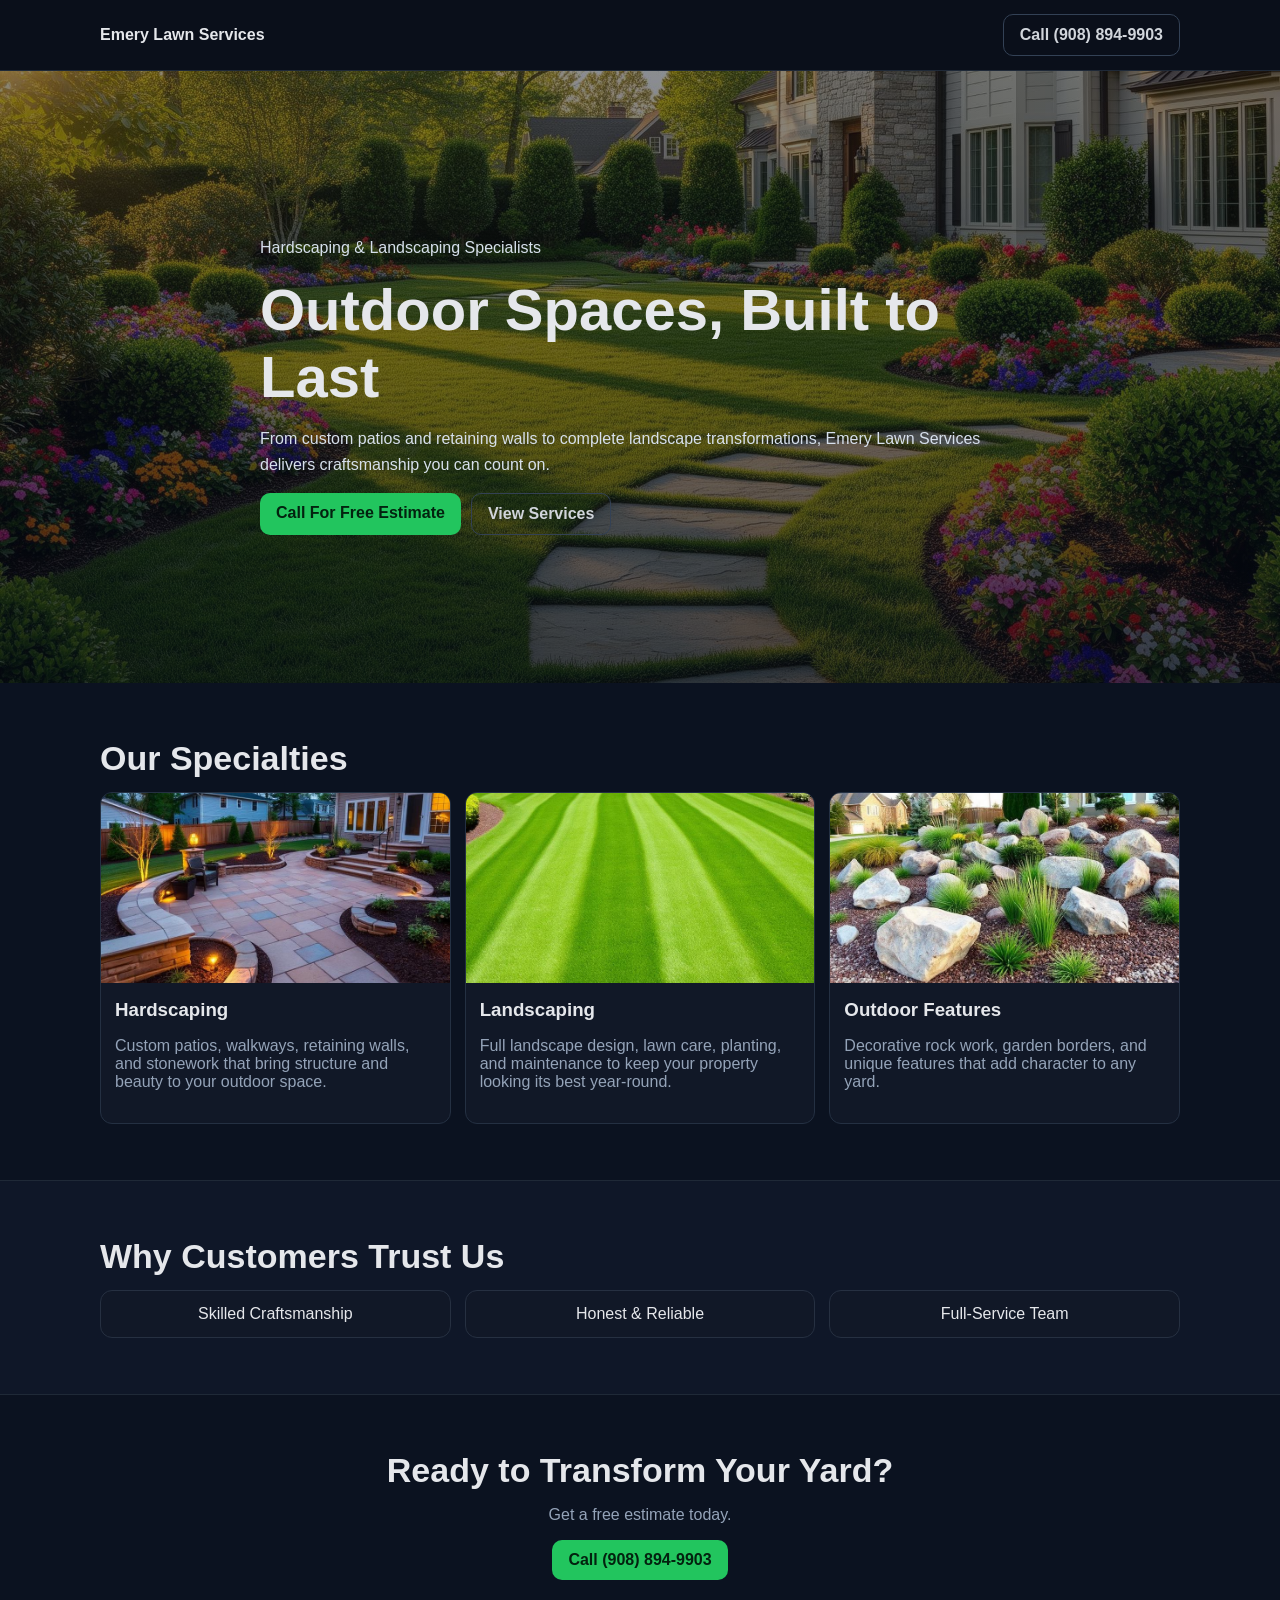
==== index.html @ 25185498 "Convert to static GitHub Pages site for Emery" ====
﻿<!doctype html>
<html lang="en">
<head>
  <meta charset="UTF-8" />
  <meta name="viewport" content="width=device-width, initial-scale=1" />
  <title>Emery Lawn Services</title>
  <meta name="description" content="Hardscaping and landscaping specialists serving New Jersey." />
  <link rel="stylesheet" href="./emery.css" />
</head>
<body>
  <header class="topbar">
    <div class="container row">
      <div class="logo">Emery Lawn Services</div>
      <a class="btn ghost" href="tel:9088949903">Call (908) 894-9903</a>
    </div>
  </header>

  <section class="hero">
    <img class="hero-bg" src="./assets/hero-landscaping-CQI2bd4Q.jpg" alt="Landscaping project" />
    <div class="overlay"></div>
    <div class="container hero-content">
      <p class="eyebrow">Hardscaping & Landscaping Specialists</p>
      <h1>Outdoor Spaces, Built to Last</h1>
      <p>From custom patios and retaining walls to complete landscape transformations, Emery Lawn Services delivers craftsmanship you can count on.</p>
      <div class="cta-row">
        <a class="btn" href="tel:9088949903">Call For Free Estimate</a>
        <a class="btn ghost" href="#services">View Services</a>
      </div>
    </div>
  </section>

  <section id="services" class="section">
    <div class="container">
      <h2>Our Specialties</h2>
      <div class="grid3">
        <article class="card">
          <img src="./assets/project-stone-CLmqYdzS.jpg" alt="Hardscaping" />
          <h3>Hardscaping</h3>
          <p>Custom patios, walkways, retaining walls, and stonework that bring structure and beauty to your outdoor space.</p>
        </article>
        <article class="card">
          <img src="./assets/project-lawn-B2X5x5i_.jpg" alt="Landscaping" />
          <h3>Landscaping</h3>
          <p>Full landscape design, lawn care, planting, and maintenance to keep your property looking its best year-round.</p>
        </article>
        <article class="card">
          <img src="./assets/project-rock-CG2MmcNn.jpg" alt="Outdoor features" />
          <h3>Outdoor Features</h3>
          <p>Decorative rock work, garden borders, and unique features that add character to any yard.</p>
        </article>
      </div>
    </div>
  </section>

  <section class="section alt">
    <div class="container">
      <h2>Why Customers Trust Us</h2>
      <div class="grid3 simple">
        <div class="chip">Skilled Craftsmanship</div>
        <div class="chip">Honest & Reliable</div>
        <div class="chip">Full-Service Team</div>
      </div>
    </div>
  </section>

  <section class="section cta">
    <div class="container">
      <h2>Ready to Transform Your Yard?</h2>
      <p>Get a free estimate today.</p>
      <a class="btn" href="tel:9088949903">Call (908) 894-9903</a>
    </div>
  </section>
</body>
</html>
---- emery.css ----
﻿:root{--bg:#0b1220;--panel:#111827;--text:#e5e7eb;--muted:#94a3b8;--brand:#22c55e}
*{box-sizing:border-box}body{margin:0;font-family:Inter,Segoe UI,Arial,sans-serif;background:var(--bg);color:var(--text)}
.container{width:min(1080px,92%);margin:0 auto}.row{display:flex;justify-content:space-between;align-items:center}
.topbar{padding:14px 0;border-bottom:1px solid #1f2937;background:#0a0f1a;position:sticky;top:0;z-index:10}.logo{font-weight:700}
.btn{display:inline-block;padding:11px 16px;border-radius:10px;background:var(--brand);color:#03220f;text-decoration:none;font-weight:700}
.btn.ghost{background:transparent;color:#d1d5db;border:1px solid #334155}
.hero{position:relative;min-height:68vh;display:flex;align-items:center;overflow:hidden}.hero-bg{position:absolute;inset:0;width:100%;height:100%;object-fit:cover}.overlay{position:absolute;inset:0;background:linear-gradient(180deg,rgba(5,10,20,.45),rgba(5,10,20,.7))}
.hero-content{position:relative;z-index:1;max-width:760px;padding:70px 0}.eyebrow{color:#bbf7d0}.hero h1{font-size:clamp(36px,5vw,58px);margin:8px 0 10px}.hero p{color:#d7e0ec;line-height:1.6}.cta-row{display:flex;gap:10px;flex-wrap:wrap;margin-top:14px}
.section{padding:56px 0}.section h2{margin:0 0 14px;font-size:34px}.grid3{display:grid;grid-template-columns:repeat(3,1fr);gap:14px}
.card{background:var(--panel);border:1px solid #243042;border-radius:12px;overflow:hidden}.card img{width:100%;height:190px;object-fit:cover}.card h3,.card p{padding:0 14px}.card h3{margin:12px 0 8px}.card p{color:var(--muted);padding-bottom:16px}
.alt{background:#0f1728;border-top:1px solid #1f2937;border-bottom:1px solid #1f2937}.simple .chip{background:#111827;border:1px solid #263041;border-radius:12px;padding:14px;text-align:center}
.cta{text-align:center}.cta p{color:var(--muted)}
@media(max-width:900px){.grid3{grid-template-columns:1fr}.hero{min-height:56vh}}
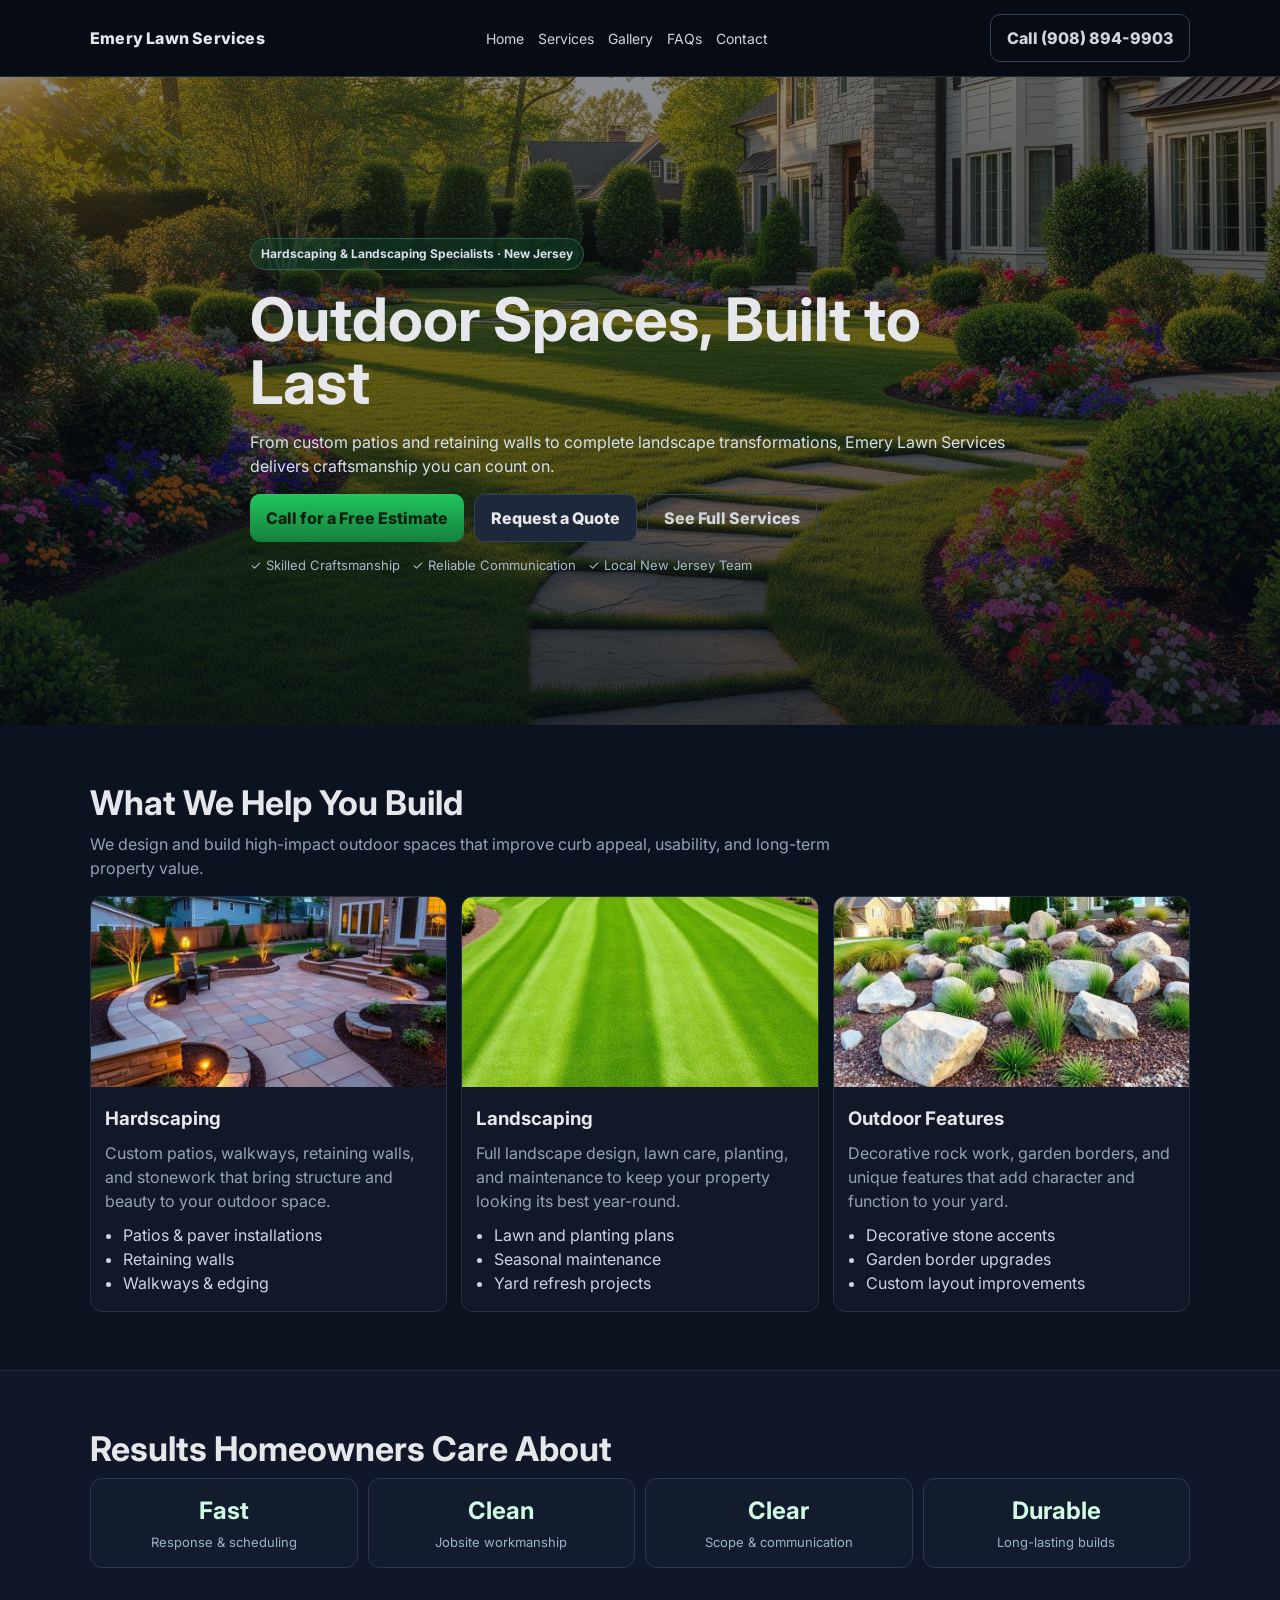
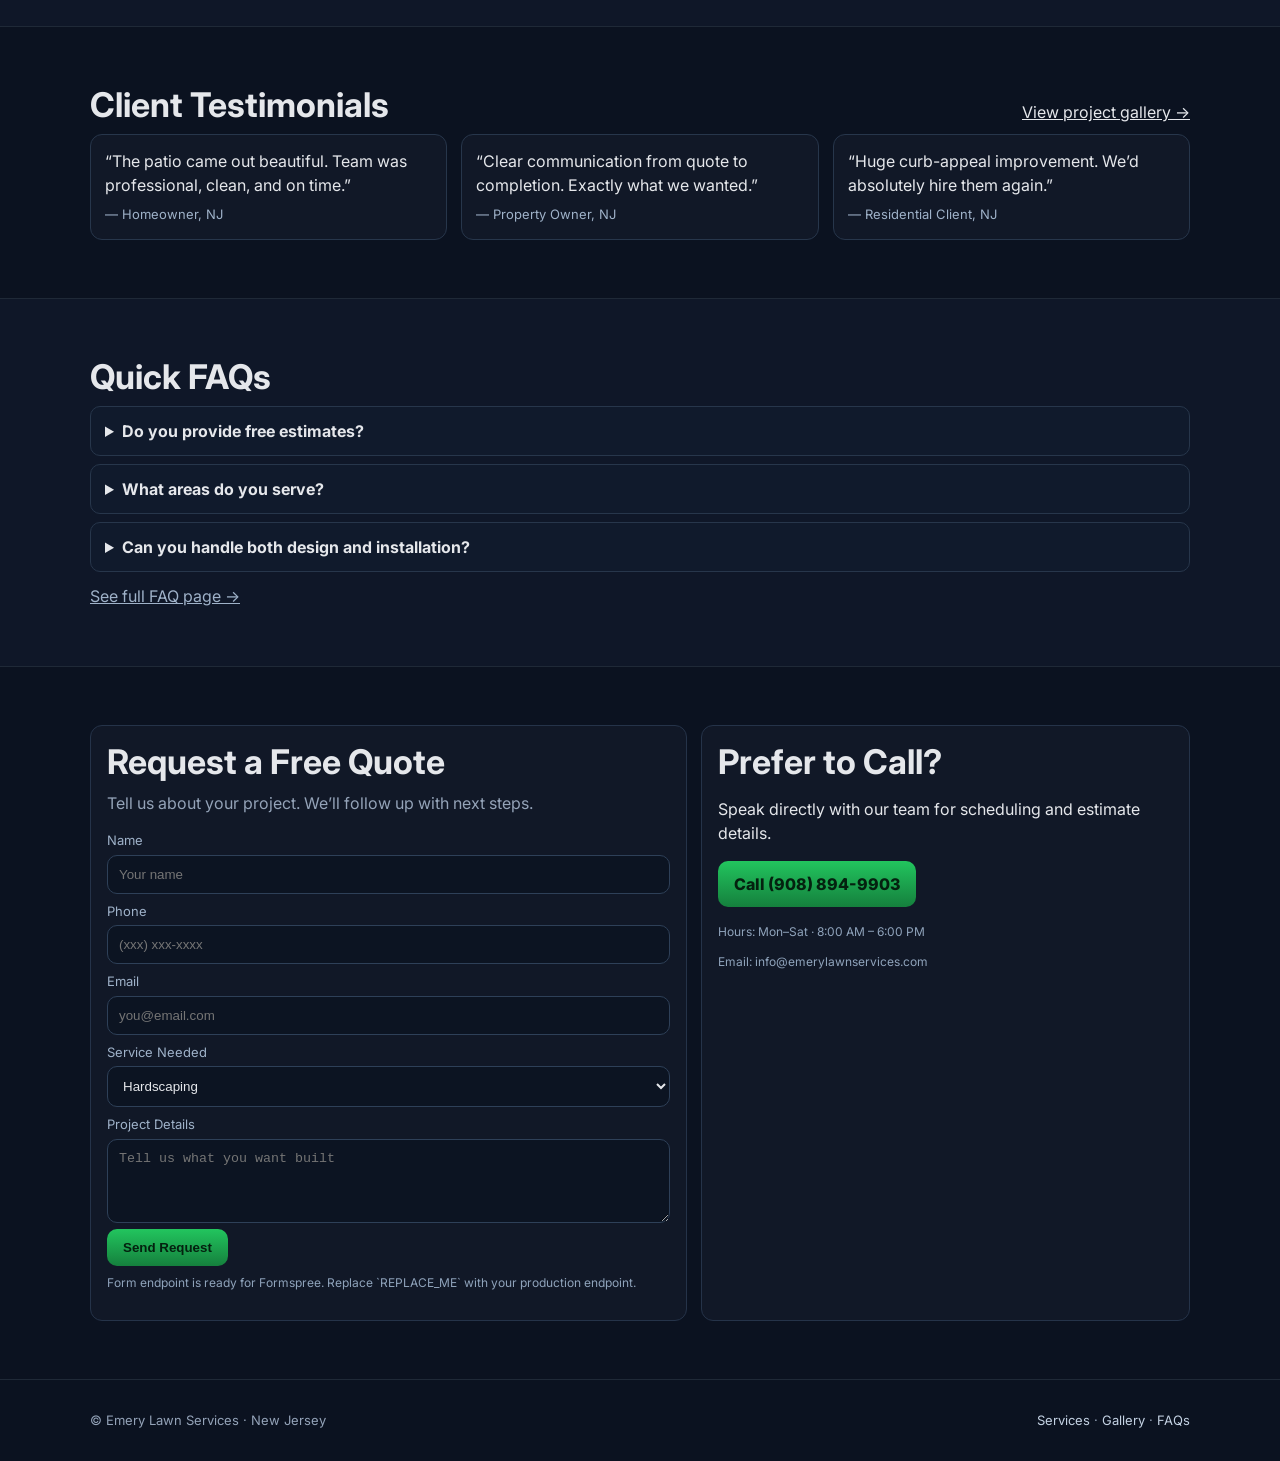
==== commit 4242bd09: "Expand Emery site: new pages, stronger CTAs, form capture, SEO/schema, branding polish" ====
--- a/index.html
+++ b/index.html
@@ -1,52 +1,123 @@
-﻿<!doctype html>
+<!doctype html>
 <html lang="en">
 <head>
   <meta charset="UTF-8" />
   <meta name="viewport" content="width=device-width, initial-scale=1" />
-  <title>Emery Lawn Services</title>
-  <meta name="description" content="Hardscaping and landscaping specialists serving New Jersey." />
+  <title>Emery Lawn Services | Landscaping & Hardscaping in New Jersey</title>
+  <meta name="description" content="Emery Lawn Services delivers landscaping, hardscaping, and outdoor feature builds in New Jersey. Request a free estimate today." />
+  <meta property="og:title" content="Emery Lawn Services" />
+  <meta property="og:description" content="Landscaping, hardscaping, and outdoor transformations in New Jersey." />
+  <meta property="og:type" content="website" />
+  <meta property="og:image" content="./assets/hero-landscaping-CQI2bd4Q.jpg" />
+  <meta name="twitter:card" content="summary_large_image" />
+  <link rel="preconnect" href="https://fonts.googleapis.com">
+  <link rel="preconnect" href="https://fonts.gstatic.com" crossorigin>
+  <link href="https://fonts.googleapis.com/css2?family=Inter:wght@400;600;700;800&display=swap" rel="stylesheet">
   <link rel="stylesheet" href="./emery.css" />
+
+  <!-- Replace with your real IDs -->
+  <script>
+    window.GA_MEASUREMENT_ID = "G-REPLACE_ME";
+    window.META_PIXEL_ID = "REPLACE_ME";
+  </script>
+  <script async src="https://www.googletagmanager.com/gtag/js?id=G-REPLACE_ME"></script>
+  <script>
+    window.dataLayer = window.dataLayer || [];
+    function gtag(){dataLayer.push(arguments);}
+    gtag('js', new Date());
+    gtag('config', window.GA_MEASUREMENT_ID);
+  </script>
+  <script>
+    !function(f,b,e,v,n,t,s){if(f.fbq)return;n=f.fbq=function(){n.callMethod?
+    n.callMethod.apply(n,arguments):n.queue.push(arguments)};if(!f._fbq)f._fbq=n;
+    n.push=n;n.loaded=!0;n.version='2.0';n.queue=[];t=b.createElement(e);t.async=!0;
+    t.src=v;s=b.getElementsByTagName(e)[0];s.parentNode.insertBefore(t,s)}(window, document,'script','https://connect.facebook.net/en_US/fbevents.js');
+    fbq('init', window.META_PIXEL_ID);
+    fbq('track', 'PageView');
+  </script>
+
+  <script type="application/ld+json">
+  {
+    "@context":"https://schema.org",
+    "@type":"LocalBusiness",
+    "name":"Emery Lawn Services",
+    "description":"Landscaping and hardscaping specialists serving New Jersey.",
+    "telephone":"+1-908-894-9903",
+    "areaServed":"New Jersey",
+    "serviceType":["Landscaping","Hardscaping","Outdoor Features"],
+    "url":"https://hookpilothq.github.io/Emery-Lawn-Services/"
+  }
+  </script>
 </head>
 <body>
   <header class="topbar">
-    <div class="container row">
+    <div class="container row topbar-inner">
       <div class="logo">Emery Lawn Services</div>
+      <nav class="nav" aria-label="Main navigation">
+        <a href="./index.html">Home</a>
+        <a href="./services.html">Services</a>
+        <a href="./gallery.html">Gallery</a>
+        <a href="./faq.html">FAQs</a>
+        <a href="#contact">Contact</a>
+      </nav>
       <a class="btn ghost" href="tel:9088949903">Call (908) 894-9903</a>
     </div>
   </header>
 
   <section class="hero">
-    <img class="hero-bg" src="./assets/hero-landscaping-CQI2bd4Q.jpg" alt="Landscaping project" />
+    <img class="hero-bg" src="./assets/hero-landscaping-CQI2bd4Q.jpg" alt="Emery Lawn Services landscaping project" loading="eager" />
     <div class="overlay"></div>
     <div class="container hero-content">
-      <p class="eyebrow">Hardscaping & Landscaping Specialists</p>
+      <p class="eyebrow">Hardscaping & Landscaping Specialists · New Jersey</p>
       <h1>Outdoor Spaces, Built to Last</h1>
       <p>From custom patios and retaining walls to complete landscape transformations, Emery Lawn Services delivers craftsmanship you can count on.</p>
       <div class="cta-row">
-        <a class="btn" href="tel:9088949903">Call For Free Estimate</a>
-        <a class="btn ghost" href="#services">View Services</a>
-      </div>
-    </div>
-  </section>
-
-  <section id="services" class="section">
-    <div class="container">
-      <h2>Our Specialties</h2>
+        <a class="btn" href="tel:9088949903">Call for a Free Estimate</a>
+        <a class="btn alt" href="#contact">Request a Quote</a>
+        <a class="btn ghost" href="./services.html">See Full Services</a>
+      </div>
+      <div class="trust">
+        <span>✓ Skilled Craftsmanship</span>
+        <span>✓ Reliable Communication</span>
+        <span>✓ Local New Jersey Team</span>
+      </div>
+    </div>
+  </section>
+
+  <section class="section">
+    <div class="container">
+      <h2>What We Help You Build</h2>
+      <p class="subhead">We design and build high-impact outdoor spaces that improve curb appeal, usability, and long-term property value.</p>
       <div class="grid3">
         <article class="card">
-          <img src="./assets/project-stone-CLmqYdzS.jpg" alt="Hardscaping" />
+          <img src="./assets/project-stone-CLmqYdzS.jpg" alt="Custom patio and hardscape" loading="lazy" />
           <h3>Hardscaping</h3>
           <p>Custom patios, walkways, retaining walls, and stonework that bring structure and beauty to your outdoor space.</p>
+          <ul>
+            <li>Patios & paver installations</li>
+            <li>Retaining walls</li>
+            <li>Walkways & edging</li>
+          </ul>
         </article>
         <article class="card">
-          <img src="./assets/project-lawn-B2X5x5i_.jpg" alt="Landscaping" />
+          <img src="./assets/project-lawn-B2X5x5i_.jpg" alt="Landscaping maintenance project" loading="lazy" />
           <h3>Landscaping</h3>
           <p>Full landscape design, lawn care, planting, and maintenance to keep your property looking its best year-round.</p>
+          <ul>
+            <li>Lawn and planting plans</li>
+            <li>Seasonal maintenance</li>
+            <li>Yard refresh projects</li>
+          </ul>
         </article>
         <article class="card">
-          <img src="./assets/project-rock-CG2MmcNn.jpg" alt="Outdoor features" />
+          <img src="./assets/project-rock-CG2MmcNn.jpg" alt="Decorative outdoor feature" loading="lazy" />
           <h3>Outdoor Features</h3>
-          <p>Decorative rock work, garden borders, and unique features that add character to any yard.</p>
+          <p>Decorative rock work, garden borders, and unique features that add character and function to your yard.</p>
+          <ul>
+            <li>Decorative stone accents</li>
+            <li>Garden border upgrades</li>
+            <li>Custom layout improvements</li>
+          </ul>
         </article>
       </div>
     </div>
@@ -54,21 +125,107 @@
 
   <section class="section alt">
     <div class="container">
-      <h2>Why Customers Trust Us</h2>
-      <div class="grid3 simple">
-        <div class="chip">Skilled Craftsmanship</div>
-        <div class="chip">Honest & Reliable</div>
-        <div class="chip">Full-Service Team</div>
-      </div>
-    </div>
-  </section>
-
-  <section class="section cta">
-    <div class="container">
-      <h2>Ready to Transform Your Yard?</h2>
-      <p>Get a free estimate today.</p>
-      <a class="btn" href="tel:9088949903">Call (908) 894-9903</a>
-    </div>
-  </section>
+      <h2>Results Homeowners Care About</h2>
+      <div class="kpis">
+        <div class="kpi"><strong>Fast</strong><span>Response & scheduling</span></div>
+        <div class="kpi"><strong>Clean</strong><span>Jobsite workmanship</span></div>
+        <div class="kpi"><strong>Clear</strong><span>Scope & communication</span></div>
+        <div class="kpi"><strong>Durable</strong><span>Long-lasting builds</span></div>
+      </div>
+    </div>
+  </section>
+
+  <section class="section">
+    <div class="container">
+      <div class="row" style="margin-bottom:10px;align-items:flex-end">
+        <h2 style="margin:0">Client Testimonials</h2>
+        <a href="./gallery.html">View project gallery →</a>
+      </div>
+      <div class="grid3">
+        <article class="testimonial">
+          <p>“The patio came out beautiful. Team was professional, clean, and on time.”</p>
+          <div class="who">— Homeowner, NJ</div>
+        </article>
+        <article class="testimonial">
+          <p>“Clear communication from quote to completion. Exactly what we wanted.”</p>
+          <div class="who">— Property Owner, NJ</div>
+        </article>
+        <article class="testimonial">
+          <p>“Huge curb-appeal improvement. We’d absolutely hire them again.”</p>
+          <div class="who">— Residential Client, NJ</div>
+        </article>
+      </div>
+    </div>
+  </section>
+
+  <section class="section alt faq">
+    <div class="container">
+      <h2>Quick FAQs</h2>
+      <details>
+        <summary>Do you provide free estimates?</summary>
+        <p>Yes — we offer free estimates and clear scope recommendations before work begins.</p>
+      </details>
+      <details>
+        <summary>What areas do you serve?</summary>
+        <p>We serve homeowners and local properties across New Jersey.</p>
+      </details>
+      <details>
+        <summary>Can you handle both design and installation?</summary>
+        <p>Yes — we can support concept planning and full installation depending on your project goals.</p>
+      </details>
+      <p style="margin-top:12px"><a href="./faq.html">See full FAQ page →</a></p>
+    </div>
+  </section>
+
+  <section id="contact" class="section">
+    <div class="container contact-wrap">
+      <div class="form">
+        <h2>Request a Free Quote</h2>
+        <p class="subhead">Tell us about your project. We’ll follow up with next steps.</p>
+        <form action="https://formspree.io/f/REPLACE_ME" method="POST">
+          <label for="name">Name</label>
+          <input id="name" name="name" required placeholder="Your name" />
+
+          <label for="phone">Phone</label>
+          <input id="phone" name="phone" required placeholder="(xxx) xxx-xxxx" />
+
+          <label for="email">Email</label>
+          <input id="email" type="email" name="email" required placeholder="you@email.com" />
+
+          <label for="service">Service Needed</label>
+          <select id="service" name="service">
+            <option>Hardscaping</option>
+            <option>Landscaping</option>
+            <option>Outdoor Features</option>
+            <option>General Estimate</option>
+          </select>
+
+          <label for="details">Project Details</label>
+          <textarea id="details" name="details" rows="4" placeholder="Tell us what you want built"></textarea>
+
+          <button class="btn" type="submit">Send Request</button>
+          <p class="helper">Form endpoint is ready for Formspree. Replace `REPLACE_ME` with your production endpoint.</p>
+        </form>
+      </div>
+      <div class="form">
+        <h2>Prefer to Call?</h2>
+        <p>Speak directly with our team for scheduling and estimate details.</p>
+        <p><a class="btn" href="tel:9088949903">Call (908) 894-9903</a></p>
+        <p class="helper">Hours: Mon–Sat · 8:00 AM – 6:00 PM</p>
+        <p class="helper">Email: info@emerylawnservices.com</p>
+      </div>
+    </div>
+  </section>
+
+  <footer class="footer">
+    <div class="container row">
+      <p>© Emery Lawn Services · New Jersey</p>
+      <p>
+        <a href="./services.html">Services</a> ·
+        <a href="./gallery.html">Gallery</a> ·
+        <a href="./faq.html">FAQs</a>
+      </p>
+    </div>
+  </footer>
 </body>
 </html>
--- a/emery.css
+++ b/emery.css
@@ -1,13 +1,85 @@
-﻿:root{--bg:#0b1220;--panel:#111827;--text:#e5e7eb;--muted:#94a3b8;--brand:#22c55e}
-*{box-sizing:border-box}body{margin:0;font-family:Inter,Segoe UI,Arial,sans-serif;background:var(--bg);color:var(--text)}
-.container{width:min(1080px,92%);margin:0 auto}.row{display:flex;justify-content:space-between;align-items:center}
-.topbar{padding:14px 0;border-bottom:1px solid #1f2937;background:#0a0f1a;position:sticky;top:0;z-index:10}.logo{font-weight:700}
-.btn{display:inline-block;padding:11px 16px;border-radius:10px;background:var(--brand);color:#03220f;text-decoration:none;font-weight:700}
+:root{
+  --bg:#0b1220;
+  --bg-2:#0f1728;
+  --panel:#111827;
+  --line:#263041;
+  --text:#e5e7eb;
+  --muted:#94a3b8;
+  --brand:#22c55e;
+  --brand-dark:#15803d;
+  --accent:#38bdf8;
+}
+*{box-sizing:border-box}
+html,body{margin:0;padding:0}
+body{font-family:Inter,Segoe UI,Arial,sans-serif;background:var(--bg);color:var(--text);line-height:1.5}
+a{color:inherit}
+.container{width:min(1100px,92%);margin:0 auto}
+.row{display:flex;justify-content:space-between;align-items:center;gap:12px}
+
+.topbar{position:sticky;top:0;z-index:30;background:rgba(8,12,20,.92);backdrop-filter:blur(8px);border-bottom:1px solid #1f2937}
+.topbar-inner{padding:14px 0}
+.logo{font-weight:800;letter-spacing:.2px}
+.nav{display:flex;gap:14px;align-items:center;flex-wrap:wrap}
+.nav a{text-decoration:none;color:#d1d5db;font-size:14px}
+.nav a:hover{color:#fff}
+
+.btn{display:inline-flex;align-items:center;justify-content:center;padding:11px 16px;border-radius:10px;background:linear-gradient(180deg,var(--brand),var(--brand-dark));color:#04210f;text-decoration:none;font-weight:800;border:0;cursor:pointer}
+.btn:hover{filter:brightness(1.05)}
 .btn.ghost{background:transparent;color:#d1d5db;border:1px solid #334155}
-.hero{position:relative;min-height:68vh;display:flex;align-items:center;overflow:hidden}.hero-bg{position:absolute;inset:0;width:100%;height:100%;object-fit:cover}.overlay{position:absolute;inset:0;background:linear-gradient(180deg,rgba(5,10,20,.45),rgba(5,10,20,.7))}
-.hero-content{position:relative;z-index:1;max-width:760px;padding:70px 0}.eyebrow{color:#bbf7d0}.hero h1{font-size:clamp(36px,5vw,58px);margin:8px 0 10px}.hero p{color:#d7e0ec;line-height:1.6}.cta-row{display:flex;gap:10px;flex-wrap:wrap;margin-top:14px}
-.section{padding:56px 0}.section h2{margin:0 0 14px;font-size:34px}.grid3{display:grid;grid-template-columns:repeat(3,1fr);gap:14px}
-.card{background:var(--panel);border:1px solid #243042;border-radius:12px;overflow:hidden}.card img{width:100%;height:190px;object-fit:cover}.card h3,.card p{padding:0 14px}.card h3{margin:12px 0 8px}.card p{color:var(--muted);padding-bottom:16px}
-.alt{background:#0f1728;border-top:1px solid #1f2937;border-bottom:1px solid #1f2937}.simple .chip{background:#111827;border:1px solid #263041;border-radius:12px;padding:14px;text-align:center}
-.cta{text-align:center}.cta p{color:var(--muted)}
-@media(max-width:900px){.grid3{grid-template-columns:1fr}.hero{min-height:56vh}}
+.btn.alt{background:#1d283a;color:#e5e7eb;border:1px solid #334155}
+
+.hero{position:relative;min-height:72vh;display:flex;align-items:center;overflow:hidden}
+.hero-bg{position:absolute;inset:0;width:100%;height:100%;object-fit:cover}
+.overlay{position:absolute;inset:0;background:linear-gradient(180deg,rgba(5,10,20,.45),rgba(5,10,20,.76))}
+.hero-content{position:relative;z-index:1;max-width:780px;padding:84px 0}
+.eyebrow{display:inline-block;color:#bbf7d0;background:rgba(16,72,46,.45);border:1px solid #2d5f46;padding:6px 10px;border-radius:999px;font-size:12px;font-weight:700;margin-bottom:10px}
+.hero h1{font-size:clamp(34px,6vw,60px);margin:8px 0 10px;line-height:1.05}
+.hero p{color:#d7e0ec;max-width:760px}
+.cta-row{display:flex;gap:10px;flex-wrap:wrap;margin-top:16px}
+.trust{display:flex;gap:12px;flex-wrap:wrap;margin-top:14px;color:#a8b8cc;font-size:13px}
+
+.section{padding:58px 0}
+.section h2{margin:0 0 10px;font-size:34px;line-height:1.15}
+.subhead{color:var(--muted);max-width:760px;margin:0 0 16px}
+
+.grid3{display:grid;grid-template-columns:repeat(3,1fr);gap:14px}
+.grid2{display:grid;grid-template-columns:repeat(2,1fr);gap:14px}
+.card{background:var(--panel);border:1px solid var(--line);border-radius:12px;overflow:hidden}
+.card img{width:100%;height:190px;object-fit:cover}
+.card h3,.card p,.card ul{padding:0 14px}
+.card h3{margin:12px 0 8px}
+.card p{color:var(--muted);margin:0 0 10px}
+.card ul{margin:0 0 16px 18px;color:#cad5e2}
+
+.alt{background:var(--bg-2);border-top:1px solid #1f2937;border-bottom:1px solid #1f2937}
+.simple .chip{background:#111827;border:1px solid #263041;border-radius:12px;padding:14px;text-align:center;font-weight:600}
+
+.kpis{display:grid;grid-template-columns:repeat(4,1fr);gap:10px}
+.kpi{background:#121c2d;border:1px solid #2a3950;border-radius:12px;padding:14px;text-align:center}
+.kpi strong{display:block;font-size:24px;color:#d1fae5}
+.kpi span{color:#9fb2c9;font-size:13px}
+
+.testimonial{background:#111827;border:1px solid #27364b;border-radius:12px;padding:14px}
+.testimonial p{margin:0 0 8px}
+.testimonial .who{color:#9fb2c9;font-size:13px}
+
+.faq details{background:#101a2c;border:1px solid #27364b;border-radius:10px;padding:12px 14px}
+.faq details+details{margin-top:8px}
+.faq summary{cursor:pointer;font-weight:700}
+.faq p{color:#9fb2c9;margin:10px 0 0}
+
+.contact-wrap{display:grid;grid-template-columns:1.1fr .9fr;gap:14px}
+.form{background:#111827;border:1px solid #253349;border-radius:12px;padding:16px}
+label{display:block;font-size:13px;color:#9fb2c9;margin:8px 0 4px}
+input,textarea,select{width:100%;background:#0c1422;color:#e5e7eb;border:1px solid #2e4058;border-radius:10px;padding:11px}
+.helper{font-size:12px;color:#8fa3bb;margin-top:8px}
+
+.footer{padding:18px 0;border-top:1px solid #1f2937;color:#94a3b8;font-size:13px}
+.footer a{text-decoration:none;color:#c4d2e3}
+
+@media(max-width:980px){
+  .grid3,.kpis,.grid2,.contact-wrap{grid-template-columns:1fr}
+  .hero{min-height:58vh}
+  .hero-content{padding:64px 0}
+  .nav{display:none}
+}
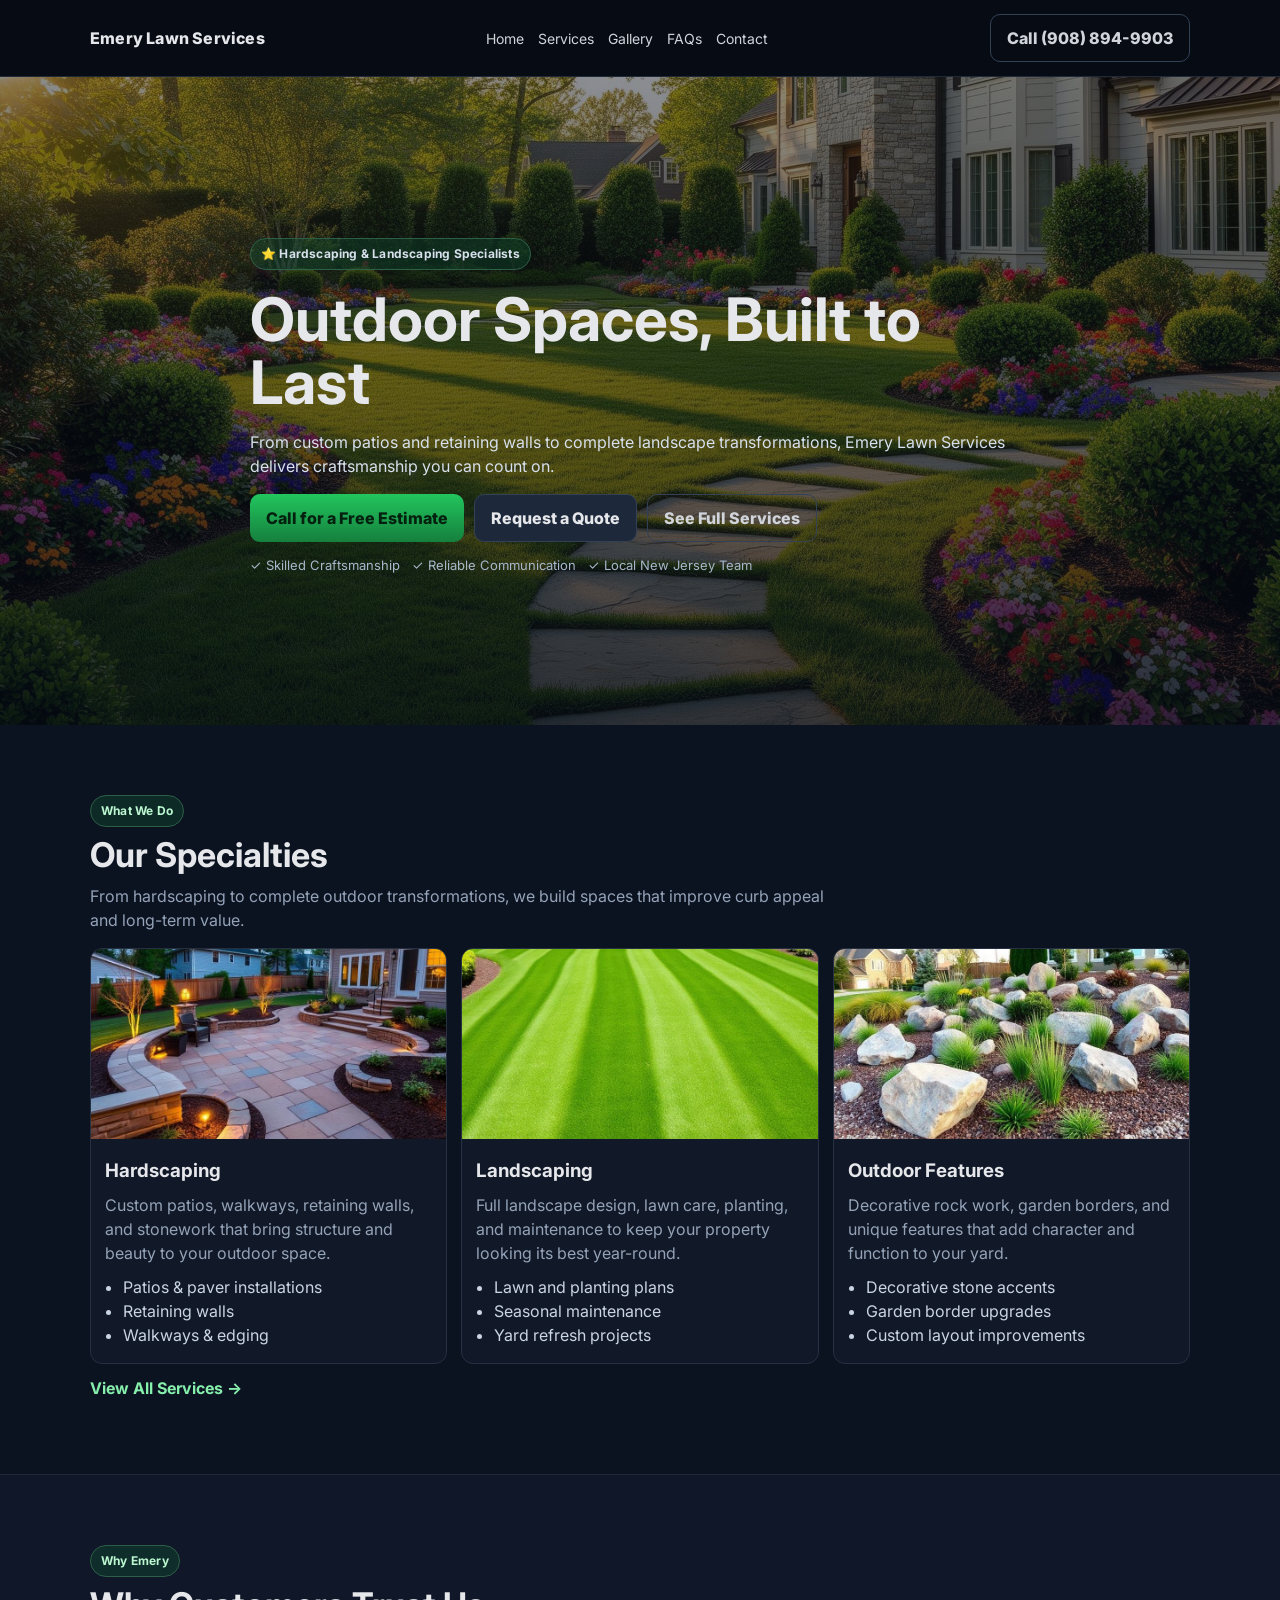
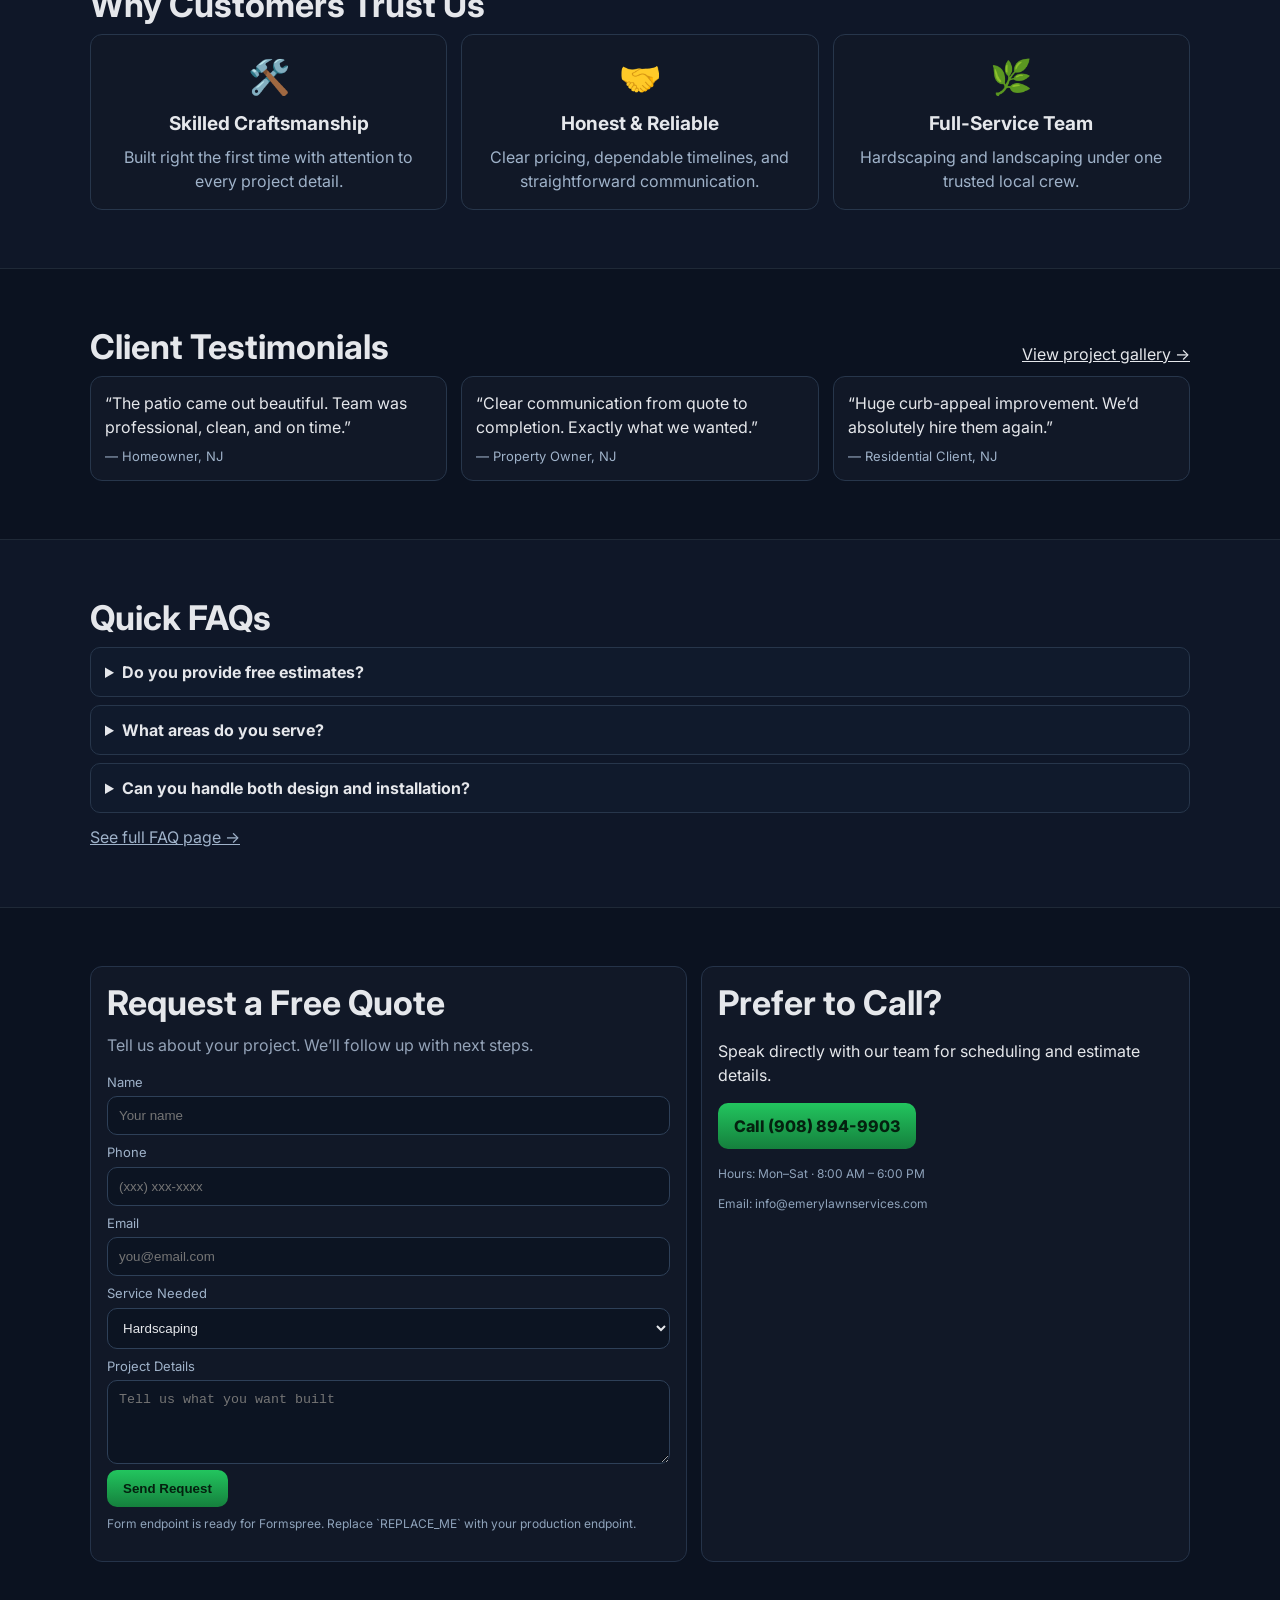
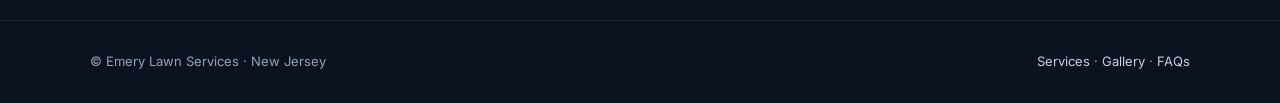
==== commit b7674bab: "Style tune: align homepage closer to Lovable mockup language and section design" ====
--- a/index.html
+++ b/index.html
@@ -68,7 +68,7 @@
     <img class="hero-bg" src="./assets/hero-landscaping-CQI2bd4Q.jpg" alt="Emery Lawn Services landscaping project" loading="eager" />
     <div class="overlay"></div>
     <div class="container hero-content">
-      <p class="eyebrow">Hardscaping & Landscaping Specialists · New Jersey</p>
+      <p class="eyebrow">⭐ Hardscaping & Landscaping Specialists</p>
       <h1>Outdoor Spaces, Built to Last</h1>
       <p>From custom patios and retaining walls to complete landscape transformations, Emery Lawn Services delivers craftsmanship you can count on.</p>
       <div class="cta-row">
@@ -86,8 +86,9 @@
 
   <section class="section">
     <div class="container">
-      <h2>What We Help You Build</h2>
-      <p class="subhead">We design and build high-impact outdoor spaces that improve curb appeal, usability, and long-term property value.</p>
+      <p class="eyebrow" style="margin-bottom:8px">What We Do</p>
+      <h2>Our Specialties</h2>
+      <p class="subhead">From hardscaping to complete outdoor transformations, we build spaces that improve curb appeal and long-term value.</p>
       <div class="grid3">
         <article class="card">
           <img src="./assets/project-stone-CLmqYdzS.jpg" alt="Custom patio and hardscape" loading="lazy" />
@@ -120,17 +121,18 @@
           </ul>
         </article>
       </div>
+      <p style="margin-top:12px"><a href="./services.html" style="color:#86efac;font-weight:700;text-decoration:none">View All Services →</a></p>
     </div>
   </section>
 
   <section class="section alt">
     <div class="container">
-      <h2>Results Homeowners Care About</h2>
-      <div class="kpis">
-        <div class="kpi"><strong>Fast</strong><span>Response & scheduling</span></div>
-        <div class="kpi"><strong>Clean</strong><span>Jobsite workmanship</span></div>
-        <div class="kpi"><strong>Clear</strong><span>Scope & communication</span></div>
-        <div class="kpi"><strong>Durable</strong><span>Long-lasting builds</span></div>
+      <p class="eyebrow" style="margin-bottom:8px">Why Emery</p>
+      <h2>Why Customers Trust Us</h2>
+      <div class="grid3 why-grid">
+        <div class="why-item"><span>🛠️</span><h3>Skilled Craftsmanship</h3><p>Built right the first time with attention to every project detail.</p></div>
+        <div class="why-item"><span>🤝</span><h3>Honest & Reliable</h3><p>Clear pricing, dependable timelines, and straightforward communication.</p></div>
+        <div class="why-item"><span>🌿</span><h3>Full-Service Team</h3><p>Hardscaping and landscaping under one trusted local crew.</p></div>
       </div>
     </div>
   </section>
--- a/emery.css
+++ b/emery.css
@@ -32,7 +32,7 @@
 .hero-bg{position:absolute;inset:0;width:100%;height:100%;object-fit:cover}
 .overlay{position:absolute;inset:0;background:linear-gradient(180deg,rgba(5,10,20,.45),rgba(5,10,20,.76))}
 .hero-content{position:relative;z-index:1;max-width:780px;padding:84px 0}
-.eyebrow{display:inline-block;color:#bbf7d0;background:rgba(16,72,46,.45);border:1px solid #2d5f46;padding:6px 10px;border-radius:999px;font-size:12px;font-weight:700;margin-bottom:10px}
+.eyebrow{display:inline-block;color:#bbf7d0;background:rgba(16,72,46,.45);border:1px solid #2d5f46;padding:6px 10px;border-radius:999px;font-size:12px;font-weight:700;margin-bottom:10px;letter-spacing:.2px}
 .hero h1{font-size:clamp(34px,6vw,60px);margin:8px 0 10px;line-height:1.05}
 .hero p{color:#d7e0ec;max-width:760px}
 .cta-row{display:flex;gap:10px;flex-wrap:wrap;margin-top:16px}
@@ -77,6 +77,12 @@
 .footer{padding:18px 0;border-top:1px solid #1f2937;color:#94a3b8;font-size:13px}
 .footer a{text-decoration:none;color:#c4d2e3}
 
+.why-grid{margin-top:8px}
+.why-item{background:#111827;border:1px solid #27364b;border-radius:12px;padding:16px;text-align:center}
+.why-item span{font-size:34px;display:block;margin-bottom:8px}
+.why-item h3{margin:0 0 6px;font-size:19px}
+.why-item p{margin:0;color:#9fb2c9}
+
 @media(max-width:980px){
   .grid3,.kpis,.grid2,.contact-wrap{grid-template-columns:1fr}
   .hero{min-height:58vh}
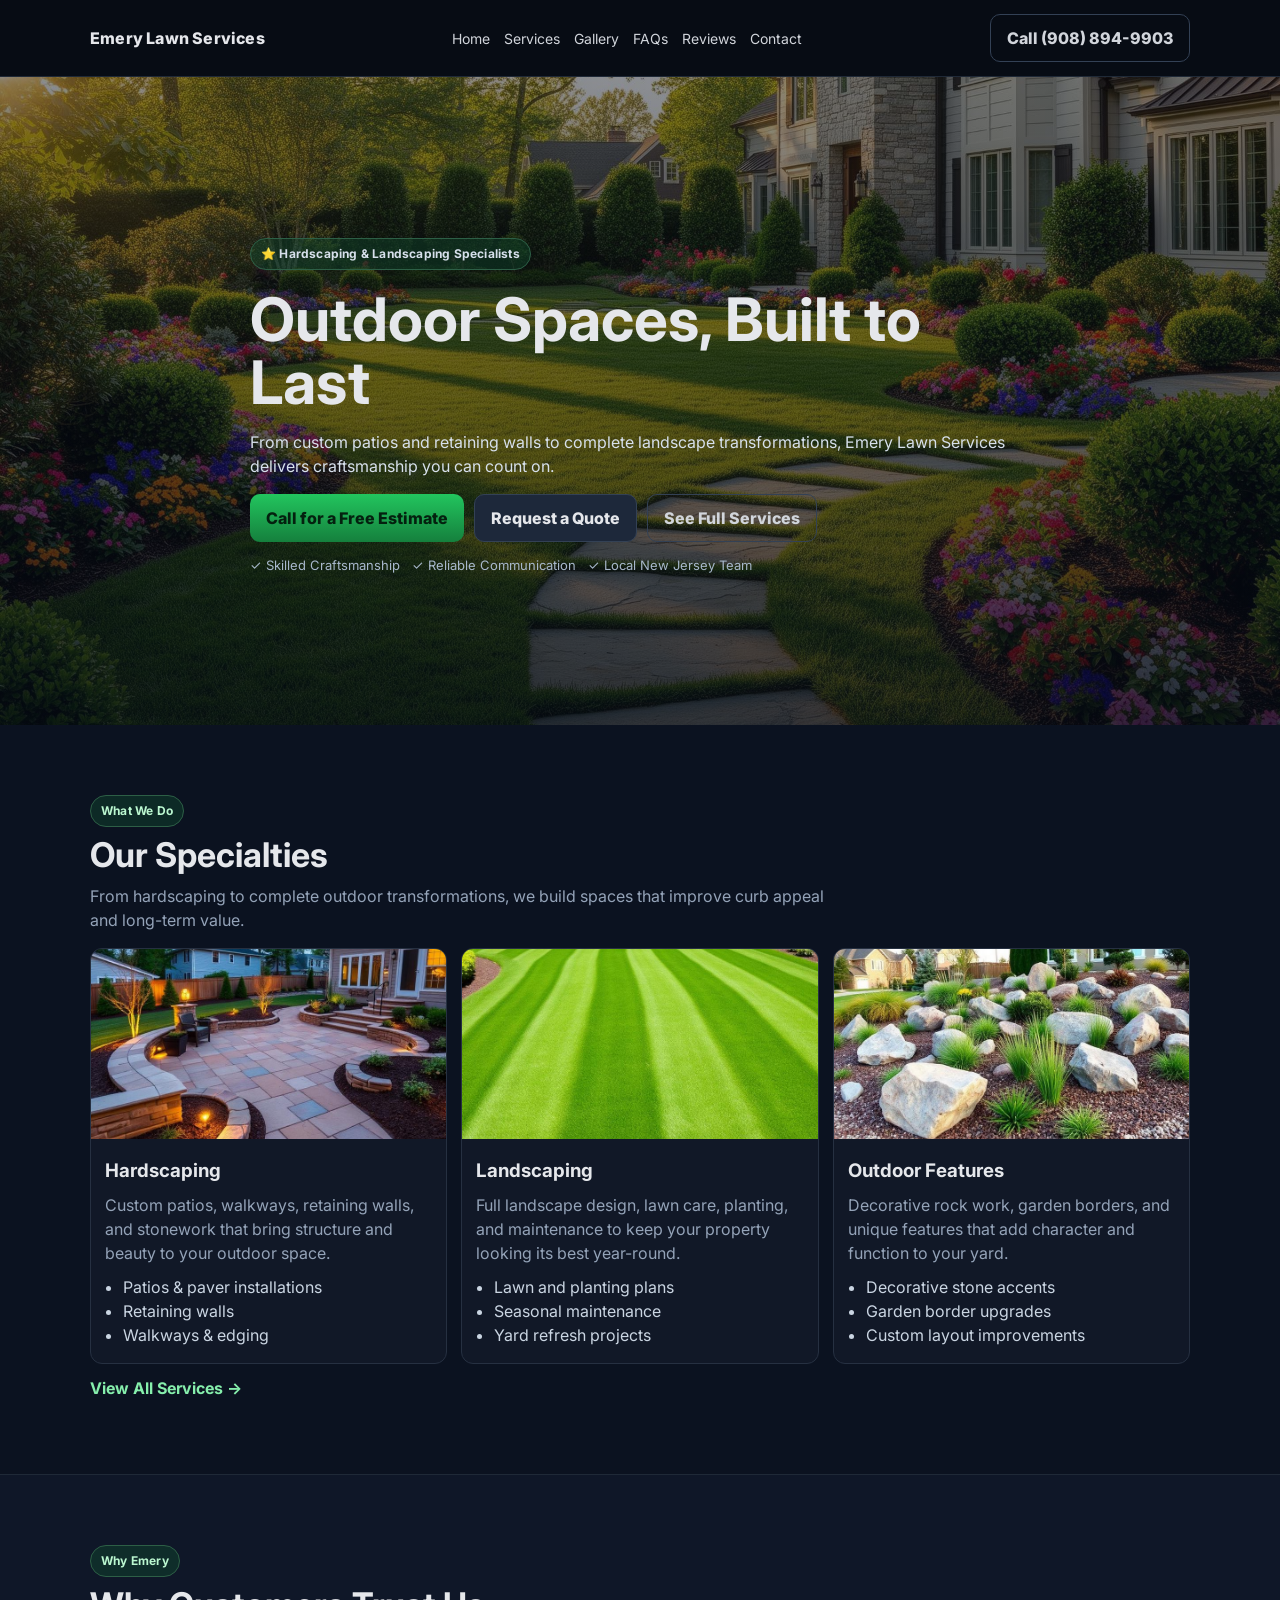
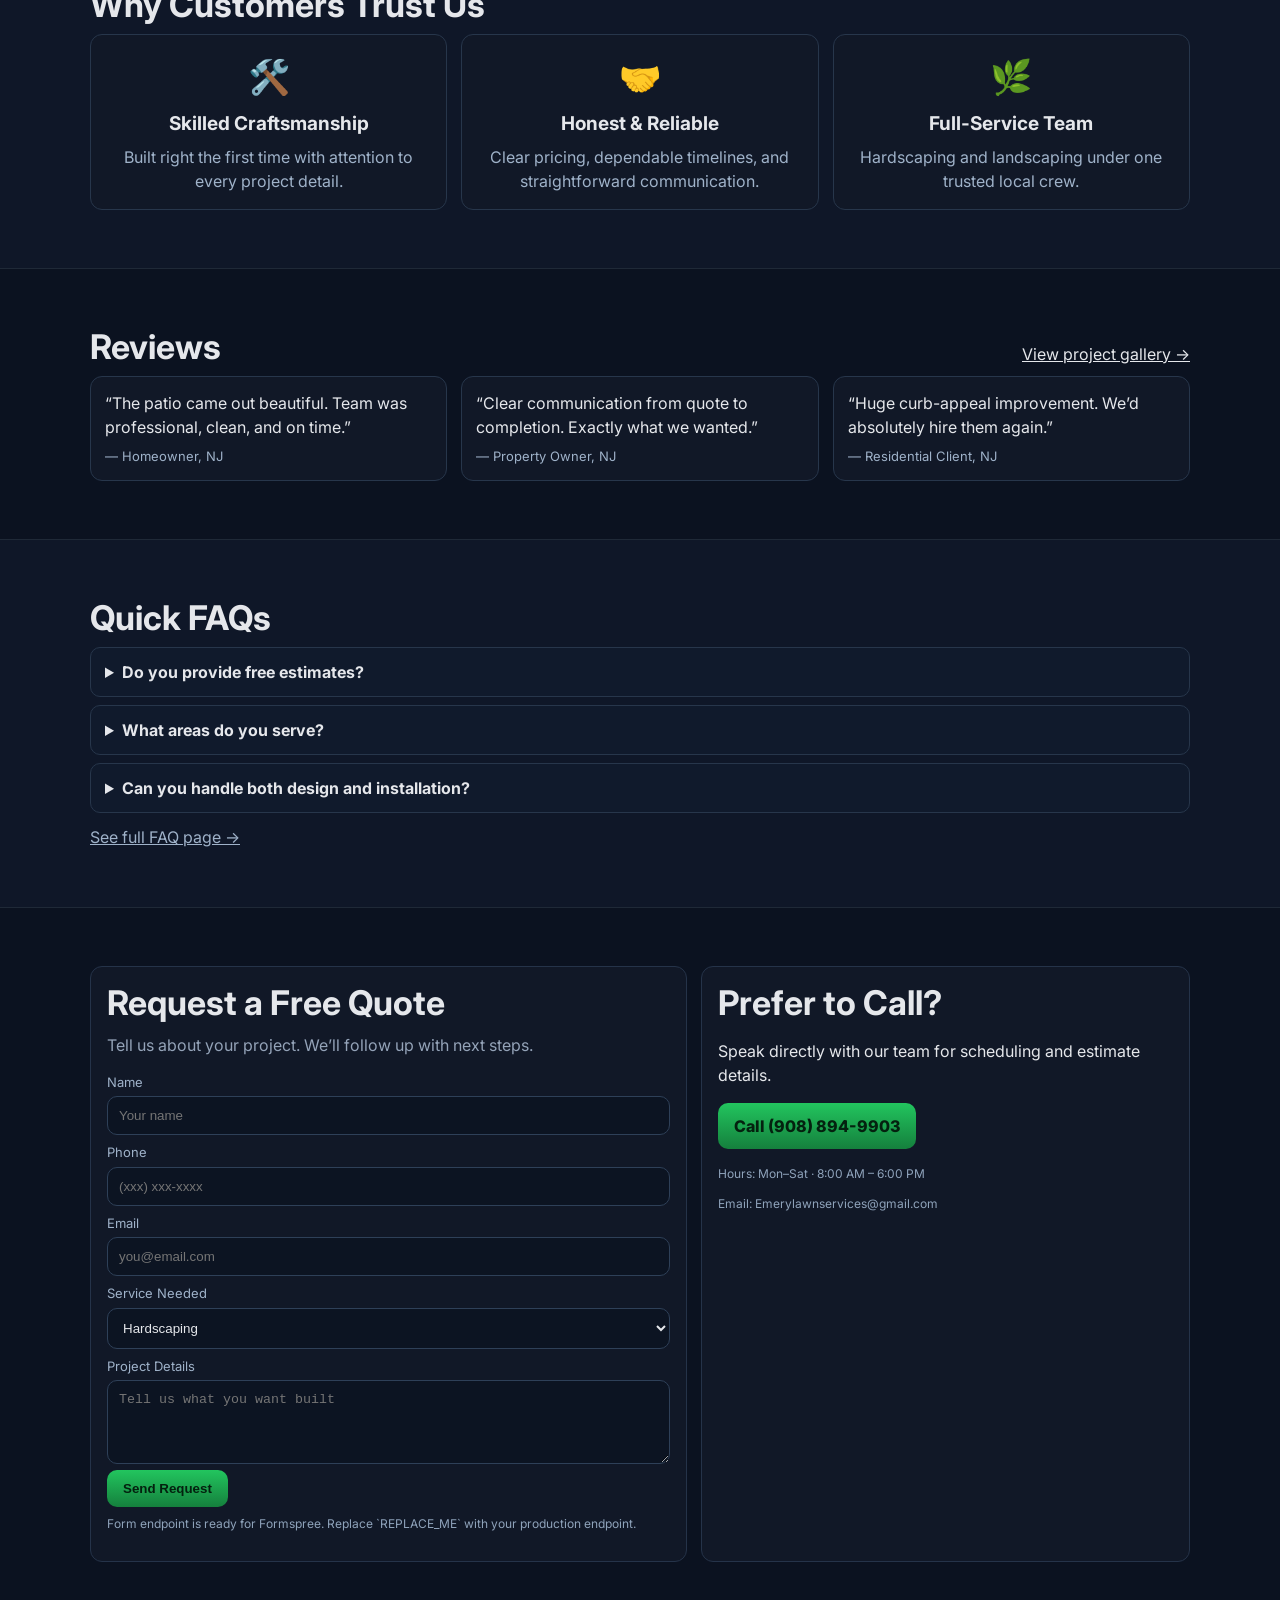
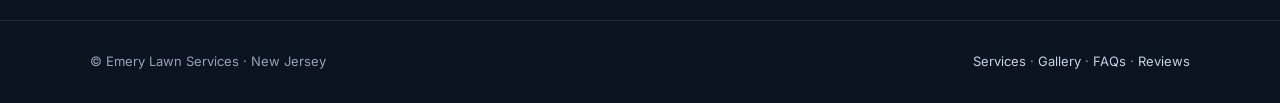
==== commit 42ae40b8: "Add gallery placeholders, reviews page/form, nav updates, and email update" ====
--- a/index.html
+++ b/index.html
@@ -58,6 +58,7 @@
         <a href="./services.html">Services</a>
         <a href="./gallery.html">Gallery</a>
         <a href="./faq.html">FAQs</a>
+        <a href="./reviews.html">Reviews</a>
         <a href="#contact">Contact</a>
       </nav>
       <a class="btn ghost" href="tel:9088949903">Call (908) 894-9903</a>
@@ -140,7 +141,7 @@
   <section class="section">
     <div class="container">
       <div class="row" style="margin-bottom:10px;align-items:flex-end">
-        <h2 style="margin:0">Client Testimonials</h2>
+        <h2 style="margin:0">Reviews</h2>
         <a href="./gallery.html">View project gallery →</a>
       </div>
       <div class="grid3">
@@ -214,7 +215,7 @@
         <p>Speak directly with our team for scheduling and estimate details.</p>
         <p><a class="btn" href="tel:9088949903">Call (908) 894-9903</a></p>
         <p class="helper">Hours: Mon–Sat · 8:00 AM – 6:00 PM</p>
-        <p class="helper">Email: info@emerylawnservices.com</p>
+        <p class="helper">Email: Emerylawnservices@gmail.com</p>
       </div>
     </div>
   </section>
@@ -225,7 +226,8 @@
       <p>
         <a href="./services.html">Services</a> ·
         <a href="./gallery.html">Gallery</a> ·
-        <a href="./faq.html">FAQs</a>
+        <a href="./faq.html">FAQs</a> ·
+        <a href="./reviews.html">Reviews</a>
       </p>
     </div>
   </footer>
--- a/emery.css
+++ b/emery.css
@@ -83,6 +83,9 @@
 .why-item h3{margin:0 0 6px;font-size:19px}
 .why-item p{margin:0;color:#9fb2c9}
 
+.placeholder-card{overflow:hidden}
+.placeholder-image{height:290px;display:flex;align-items:center;justify-content:center;background:linear-gradient(135deg,#1b263a,#0f1728);border:2px dashed #3a4b66;color:#dbe8ff;font-size:56px;font-weight:800;letter-spacing:1px;text-transform:uppercase}
+
 @media(max-width:980px){
   .grid3,.kpis,.grid2,.contact-wrap{grid-template-columns:1fr}
   .hero{min-height:58vh}
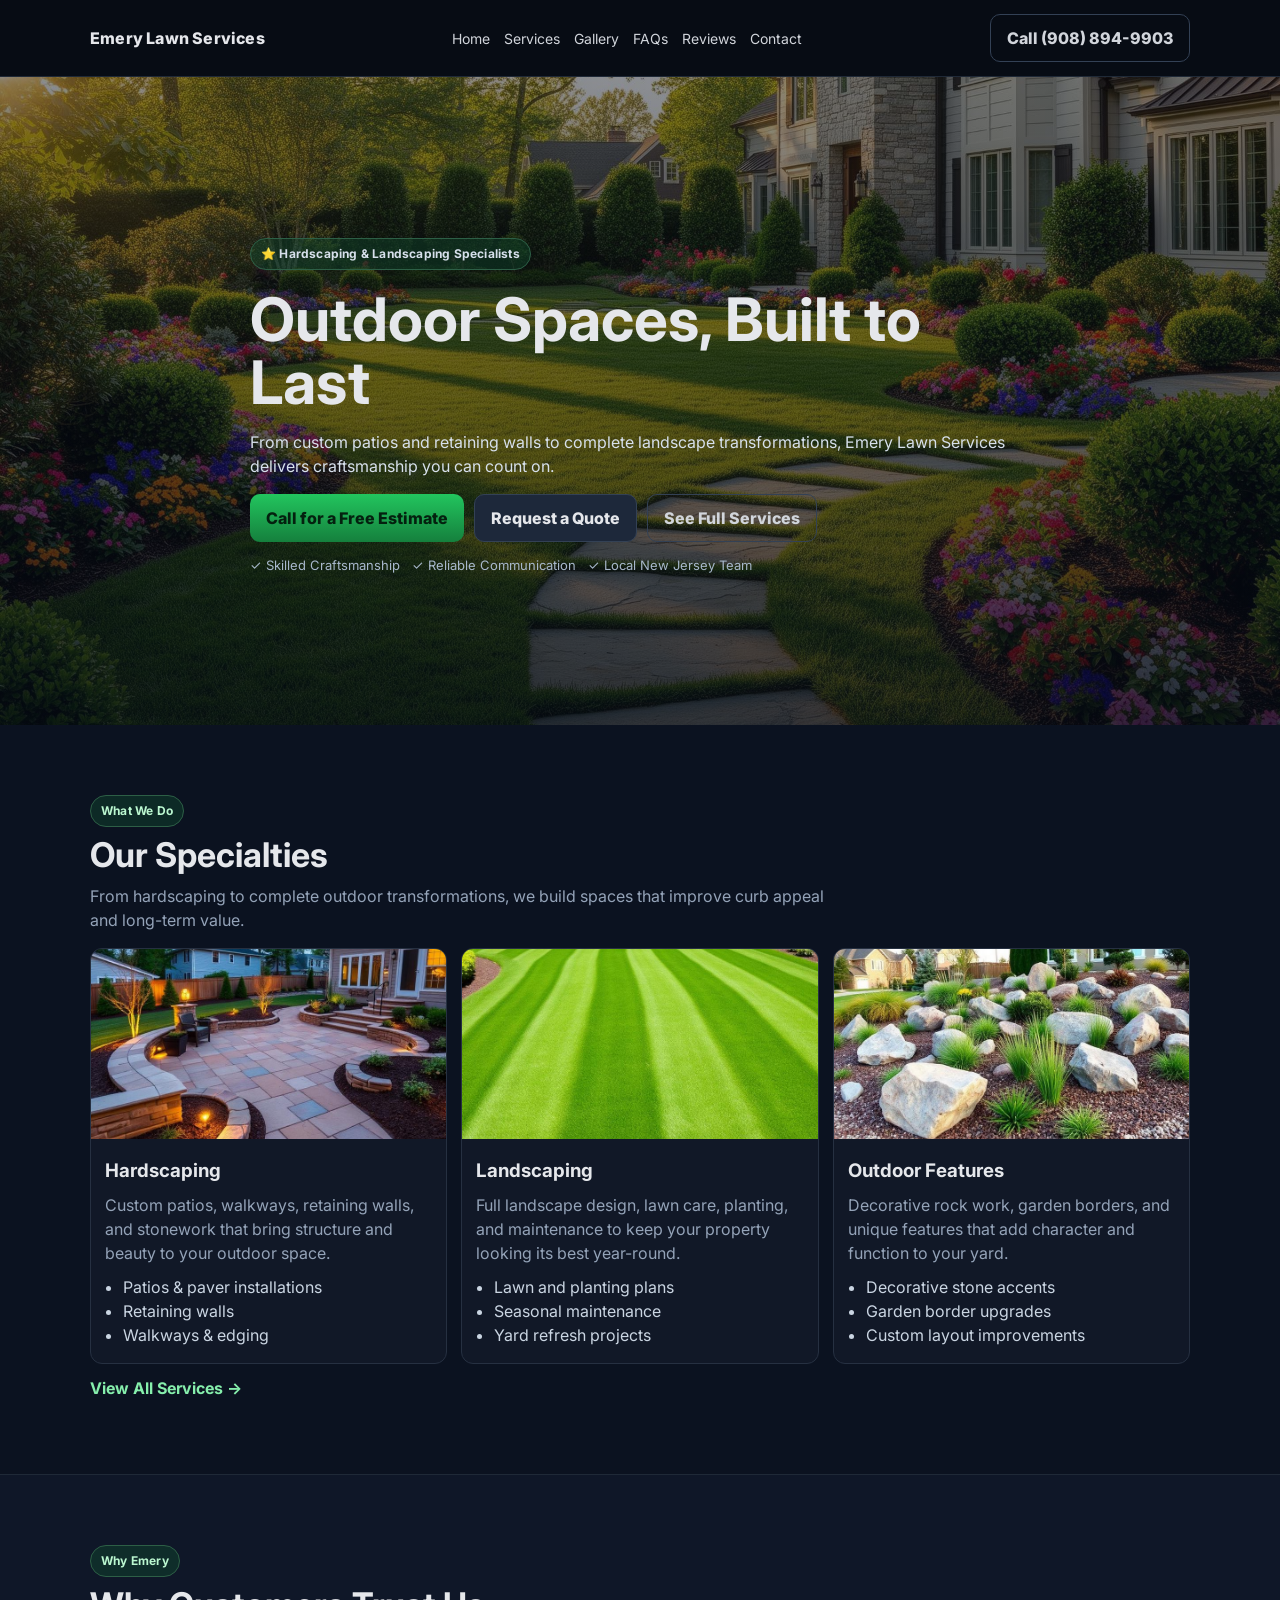
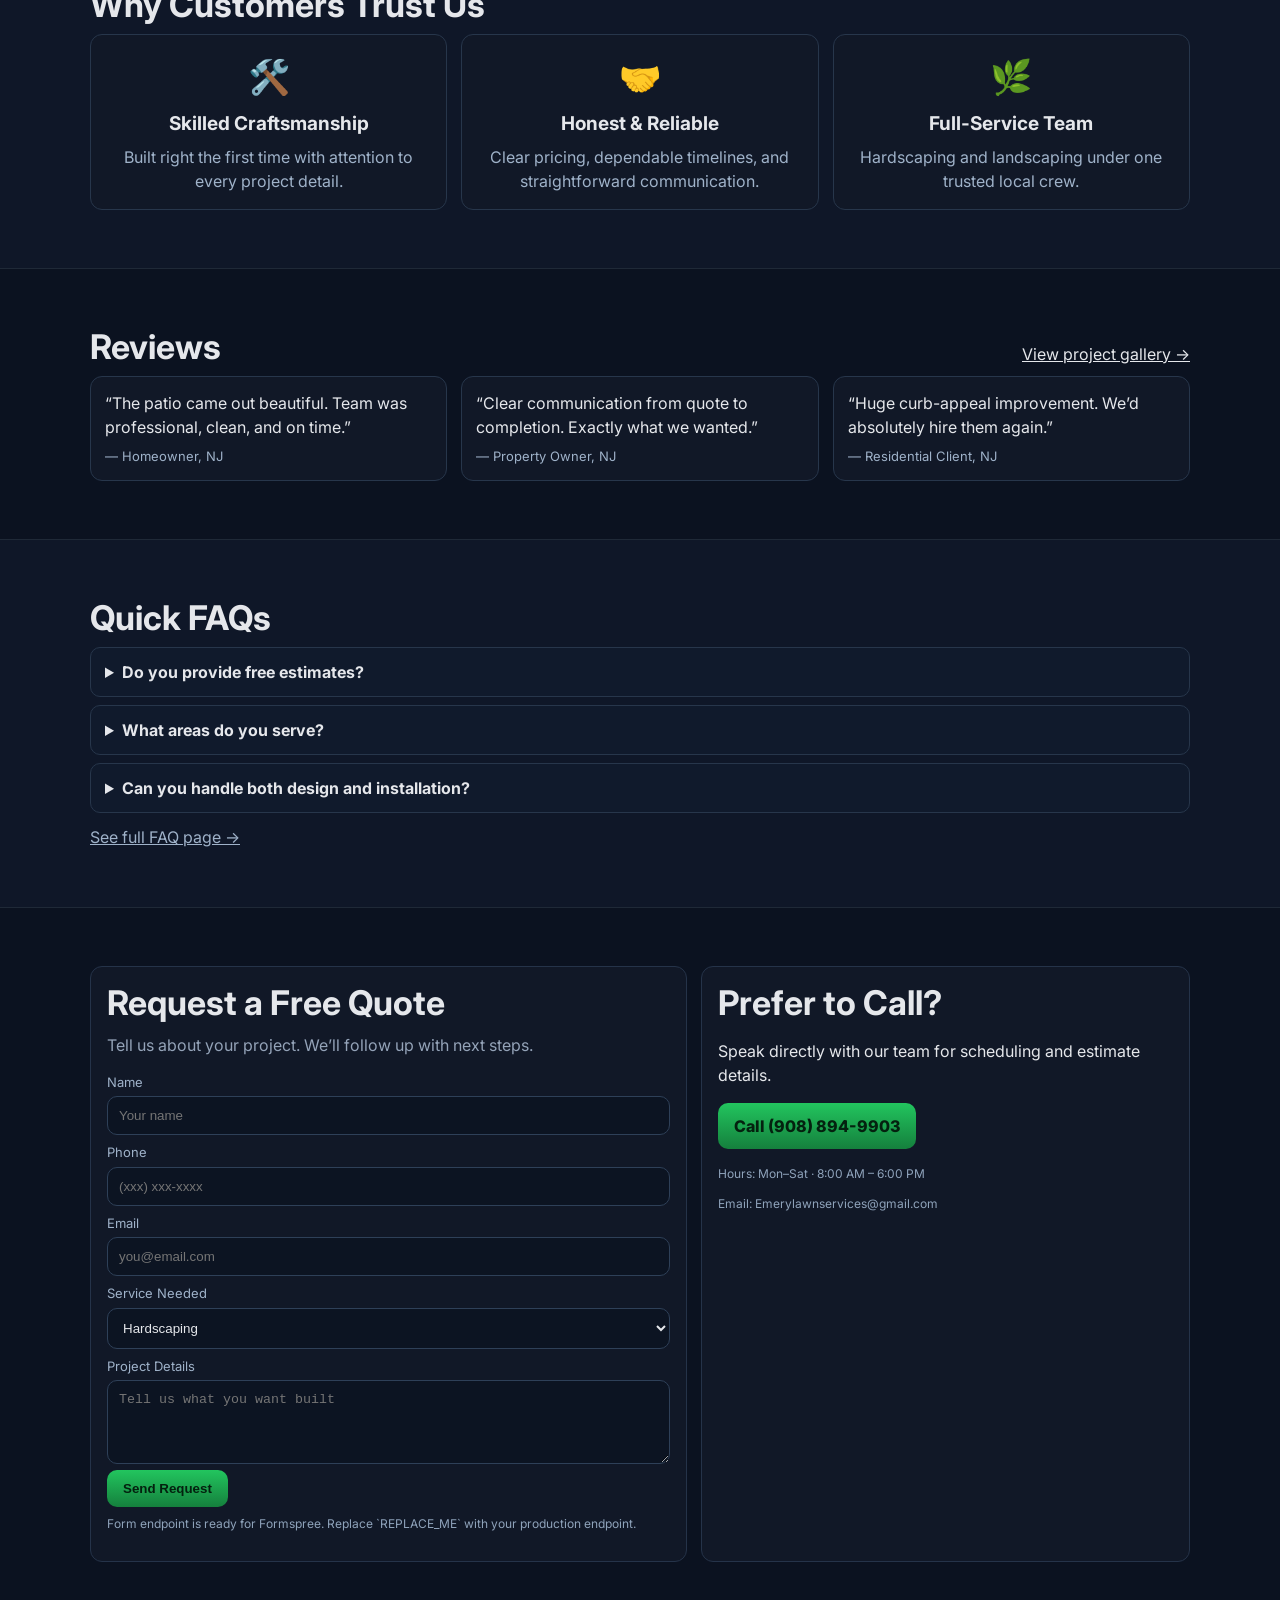
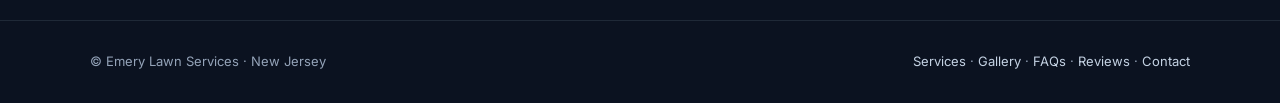
==== commit 9e9adf08: "Add dedicated contact page and persistent nav link across all pages" ====
--- a/index.html
+++ b/index.html
@@ -59,7 +59,7 @@
         <a href="./gallery.html">Gallery</a>
         <a href="./faq.html">FAQs</a>
         <a href="./reviews.html">Reviews</a>
-        <a href="#contact">Contact</a>
+        <a href="./contact.html">Contact</a>
       </nav>
       <a class="btn ghost" href="tel:9088949903">Call (908) 894-9903</a>
     </div>
@@ -74,7 +74,7 @@
       <p>From custom patios and retaining walls to complete landscape transformations, Emery Lawn Services delivers craftsmanship you can count on.</p>
       <div class="cta-row">
         <a class="btn" href="tel:9088949903">Call for a Free Estimate</a>
-        <a class="btn alt" href="#contact">Request a Quote</a>
+        <a class="btn alt" href="./contact.html">Request a Quote</a>
         <a class="btn ghost" href="./services.html">See Full Services</a>
       </div>
       <div class="trust">
@@ -227,7 +227,8 @@
         <a href="./services.html">Services</a> ·
         <a href="./gallery.html">Gallery</a> ·
         <a href="./faq.html">FAQs</a> ·
-        <a href="./reviews.html">Reviews</a>
+        <a href="./reviews.html">Reviews</a> ·
+        <a href="./contact.html">Contact</a>
       </p>
     </div>
   </footer>
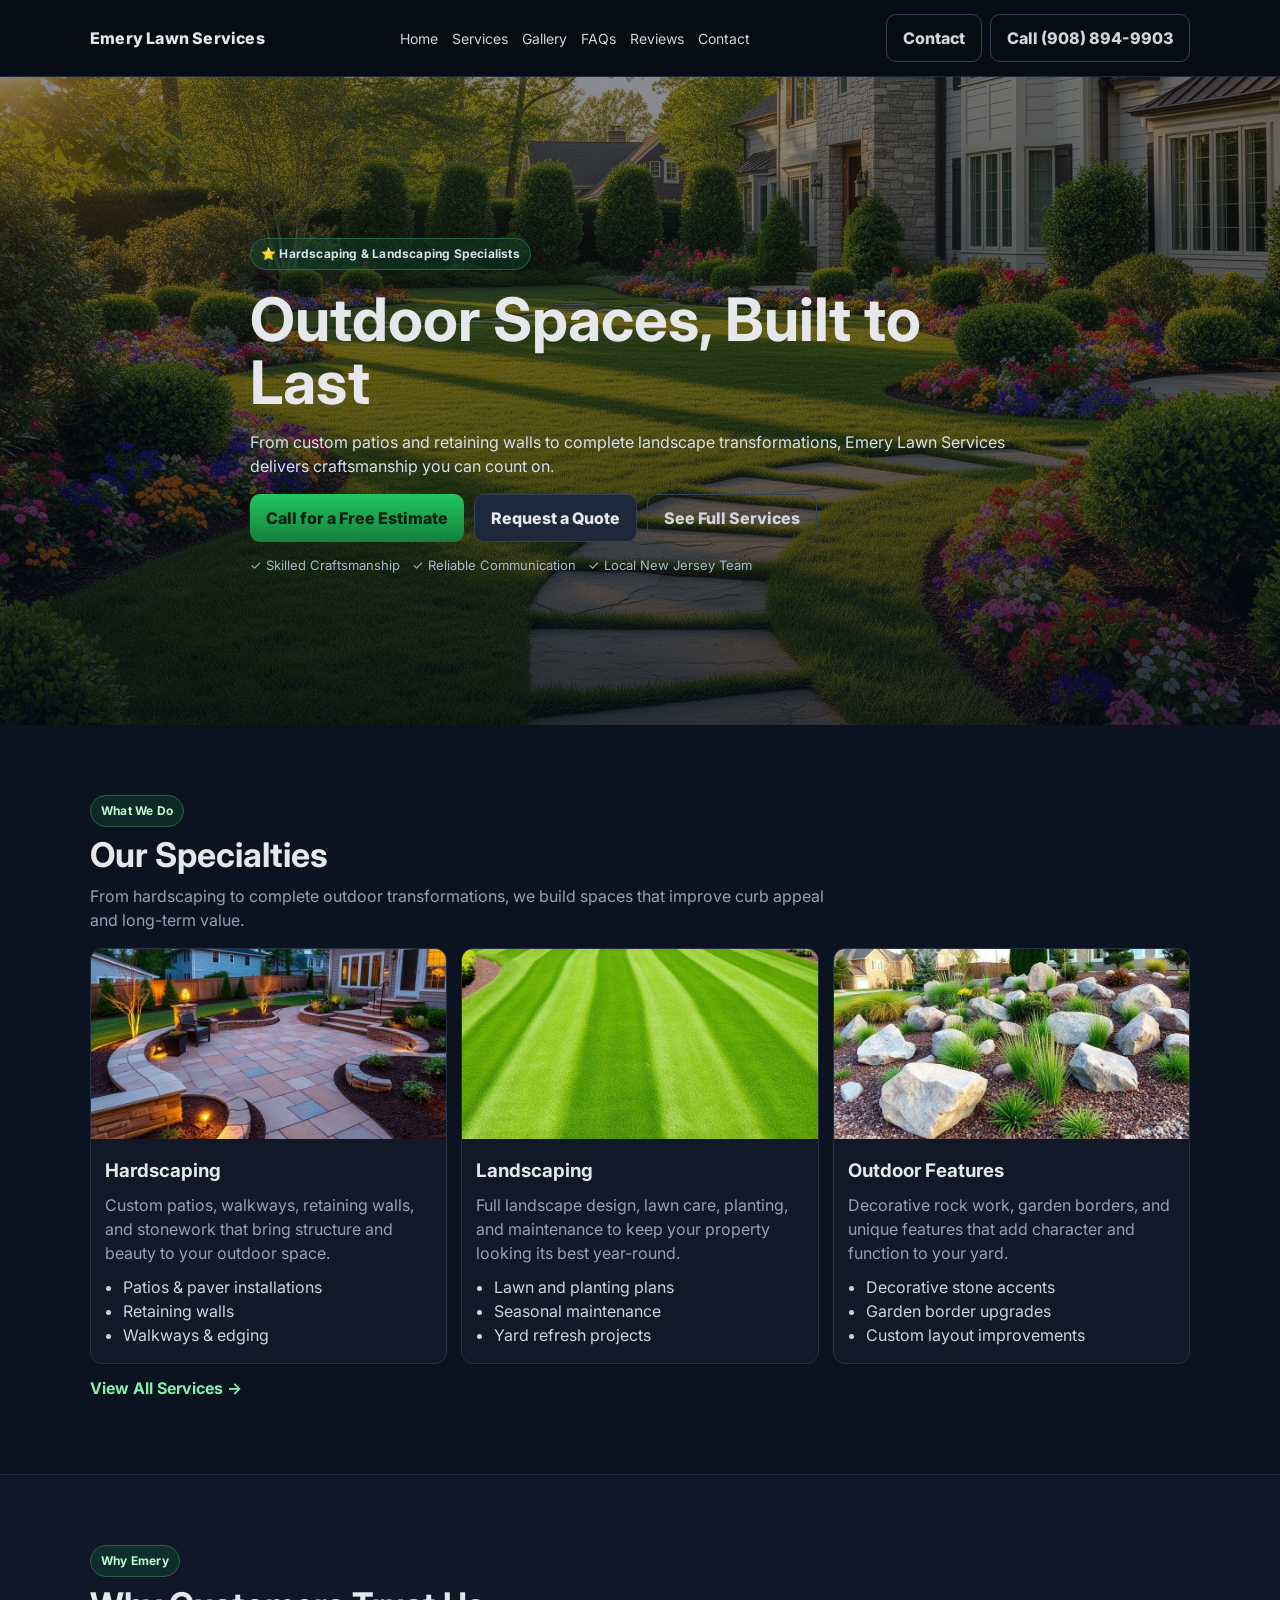
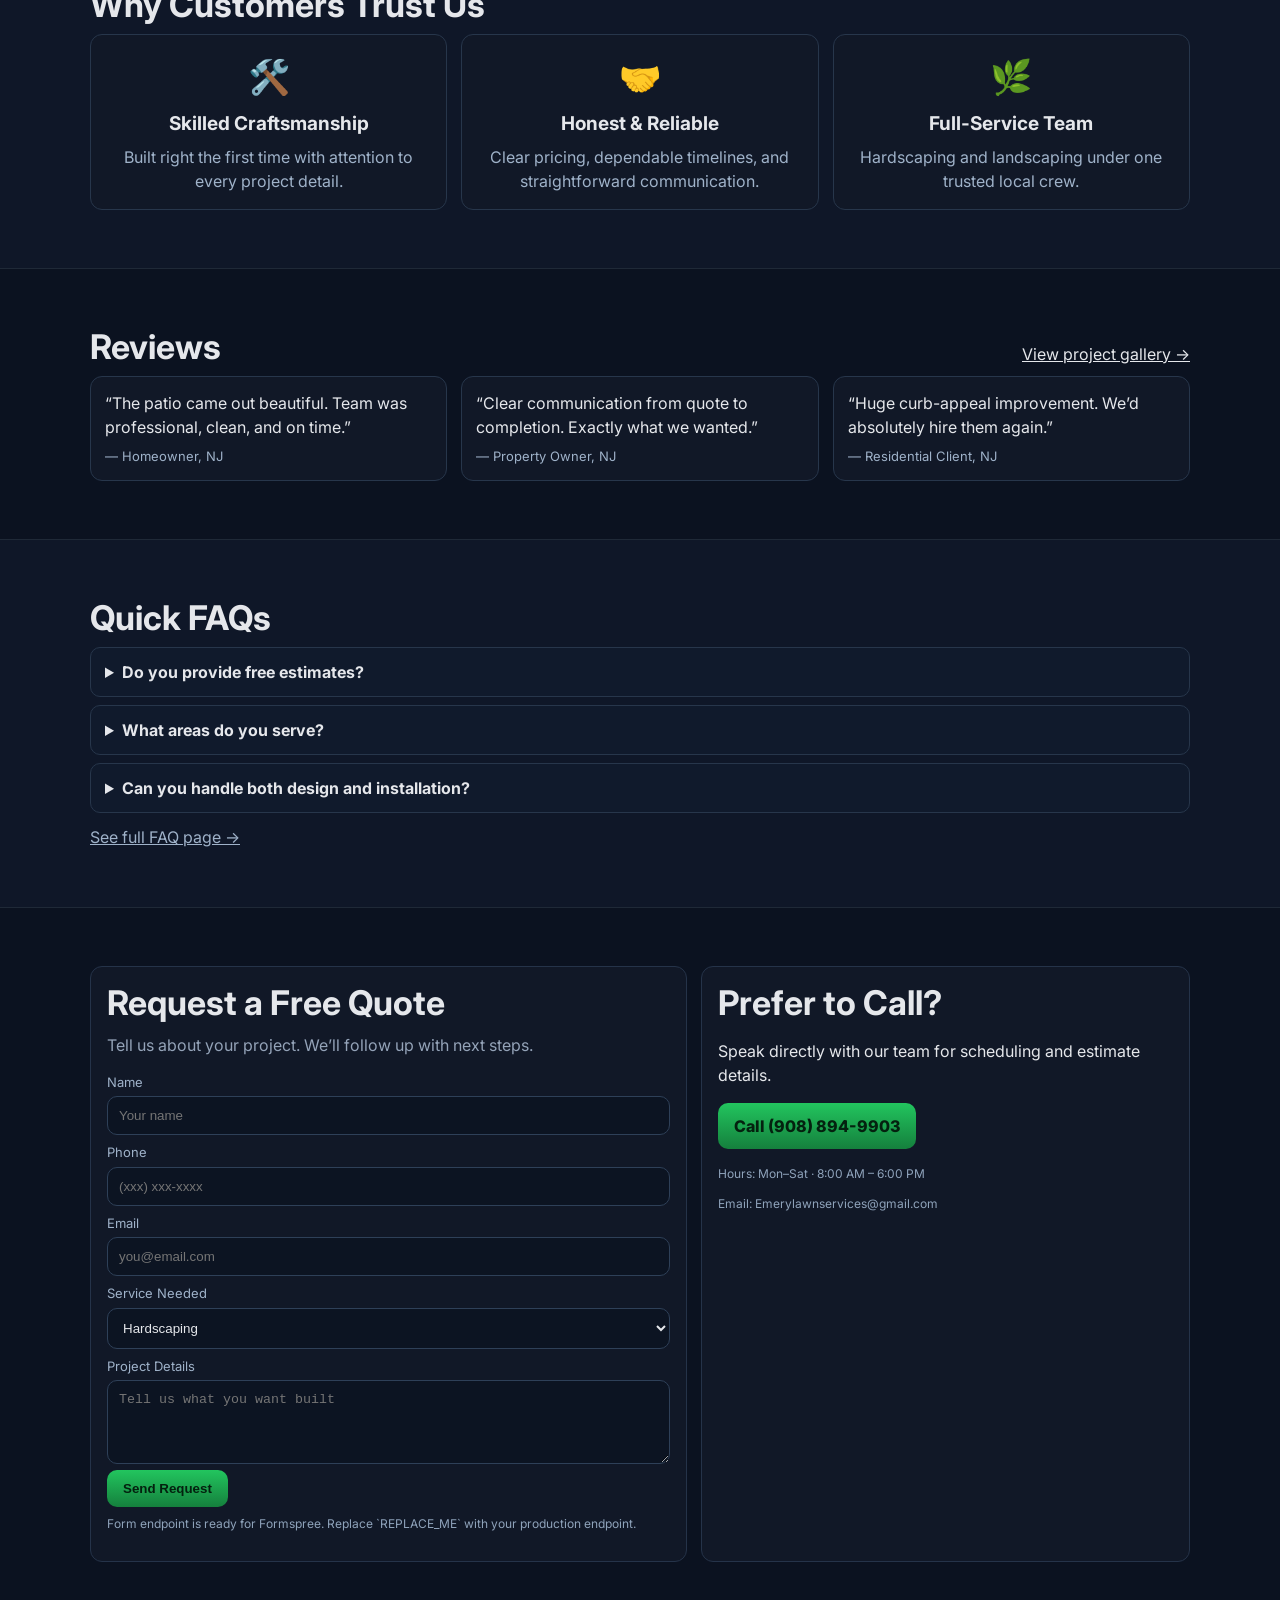
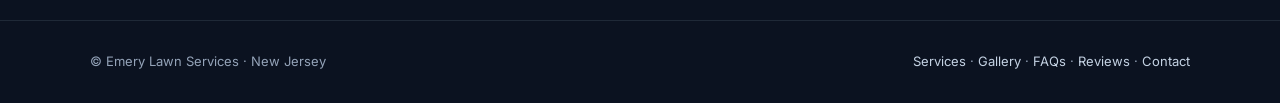
==== commit fb5b863a: "Force persistent Contact button in header across all pages" ====
--- a/index.html
+++ b/index.html
@@ -61,7 +61,10 @@
         <a href="./reviews.html">Reviews</a>
         <a href="./contact.html">Contact</a>
       </nav>
-      <a class="btn ghost" href="tel:9088949903">Call (908) 894-9903</a>
+      <div class="header-cta">
+        <a class="btn ghost" href="./contact.html">Contact</a>
+        <a class="btn ghost" href="tel:9088949903">Call (908) 894-9903</a>
+      </div>
     </div>
   </header>
 
--- a/emery.css
+++ b/emery.css
@@ -27,6 +27,7 @@
 .btn:hover{filter:brightness(1.05)}
 .btn.ghost{background:transparent;color:#d1d5db;border:1px solid #334155}
 .btn.alt{background:#1d283a;color:#e5e7eb;border:1px solid #334155}
+.header-cta{display:flex;gap:8px;align-items:center}
 
 .hero{position:relative;min-height:72vh;display:flex;align-items:center;overflow:hidden}
 .hero-bg{position:absolute;inset:0;width:100%;height:100%;object-fit:cover}
@@ -90,5 +91,8 @@
   .grid3,.kpis,.grid2,.contact-wrap{grid-template-columns:1fr}
   .hero{min-height:58vh}
   .hero-content{padding:64px 0}
-  .nav{display:none}
+  .topbar-inner{flex-wrap:wrap}
+  .header-cta{width:100%;order:2;justify-content:flex-end}
+  .nav{display:flex;width:100%;order:3;justify-content:flex-start;gap:10px;margin-top:8px}
+  .nav a{font-size:13px;padding:4px 0}
 }
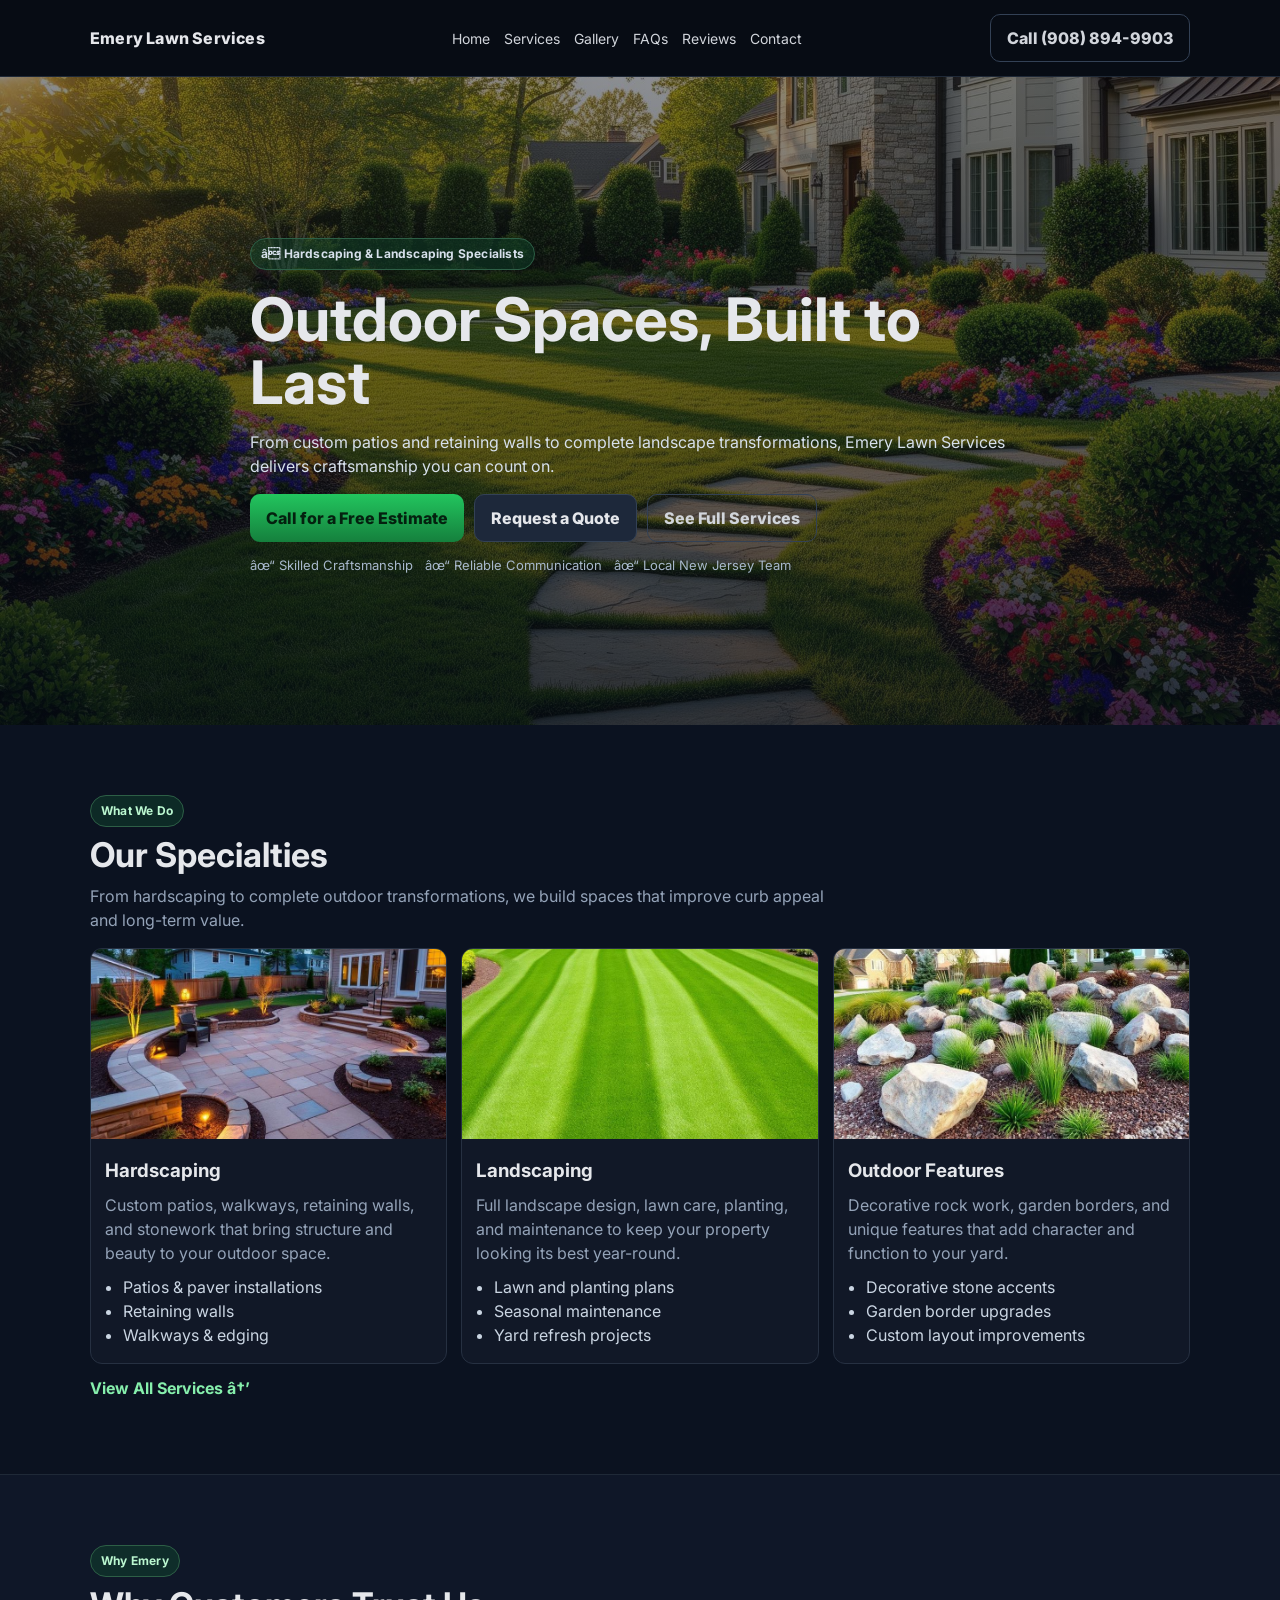
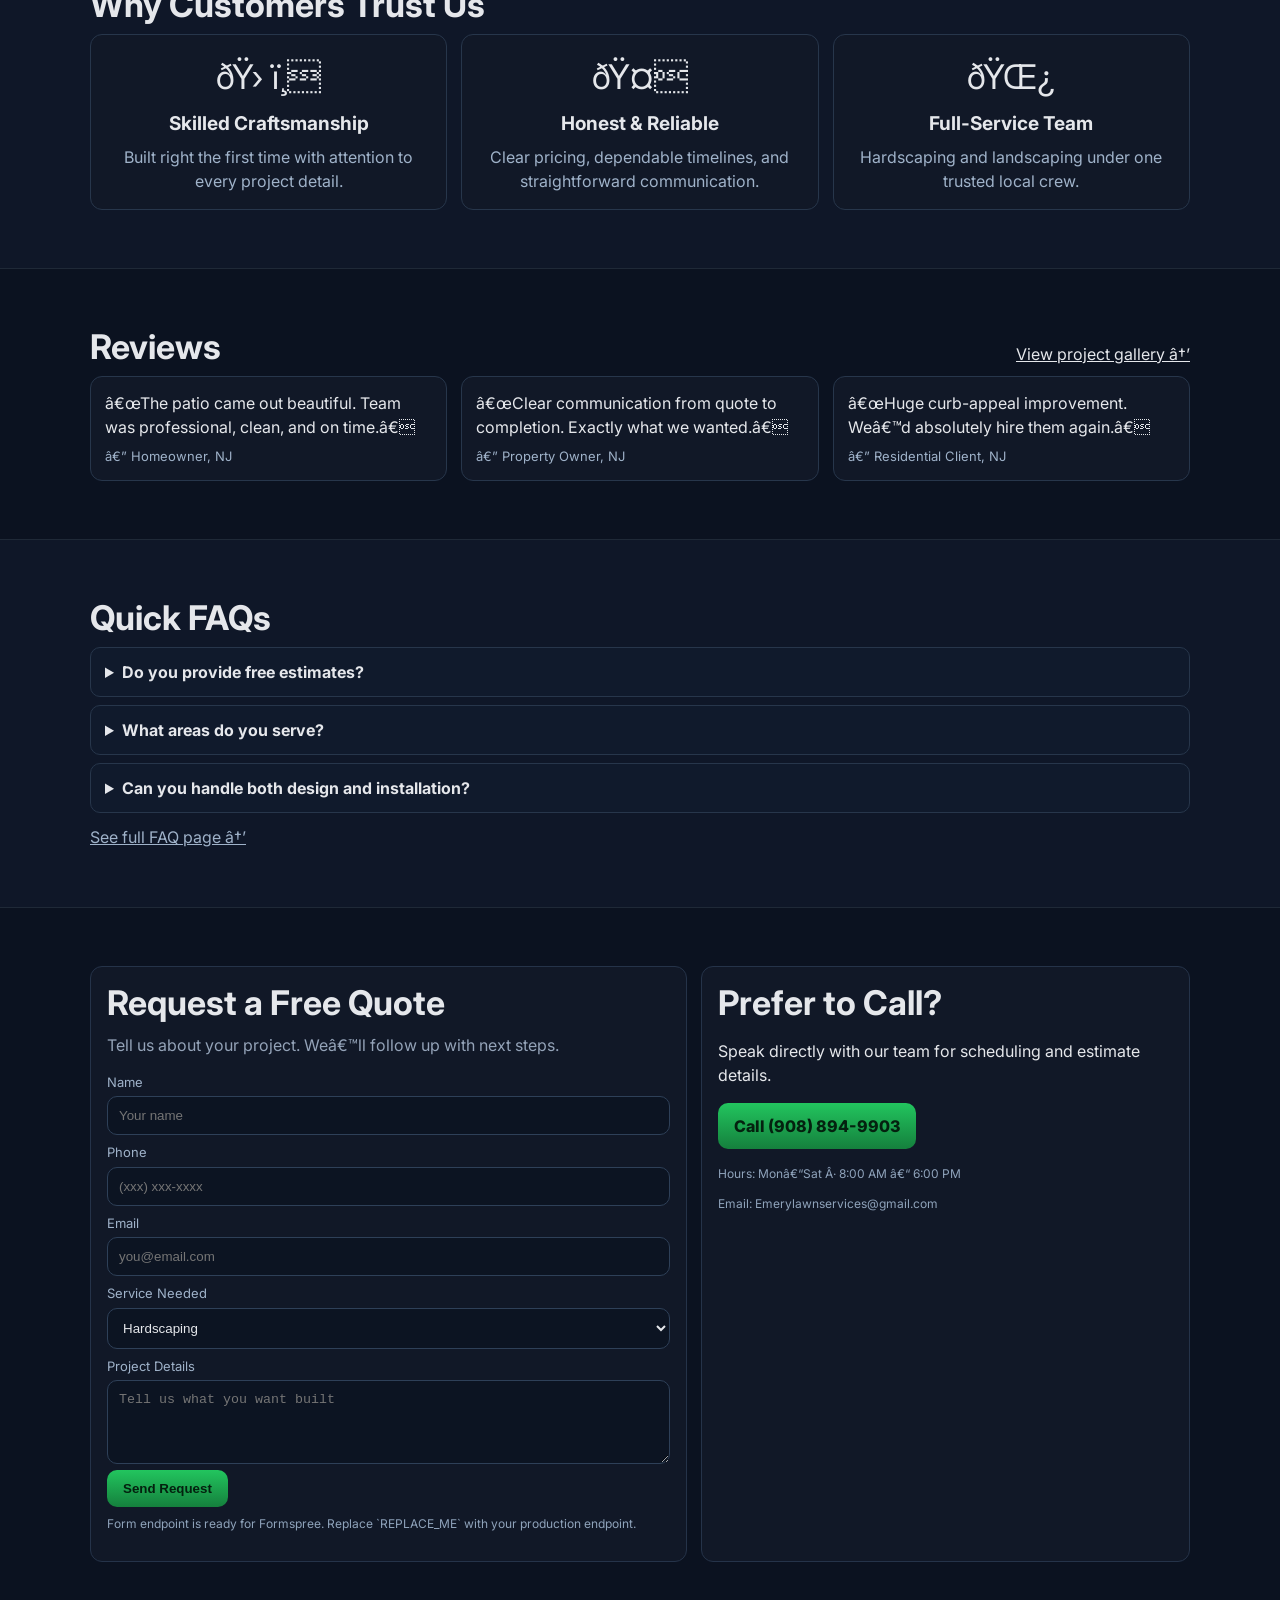
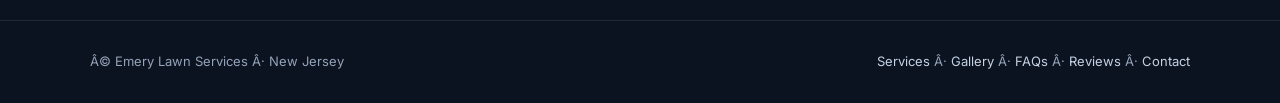
==== commit 679477c2: "Remove dedicated header Contact button and keep nav-only guidance" ====
--- a/index.html
+++ b/index.html
@@ -1,4 +1,4 @@
-<!doctype html>
+﻿<!doctype html>
 <html lang="en">
 <head>
   <meta charset="UTF-8" />
@@ -61,10 +61,7 @@
         <a href="./reviews.html">Reviews</a>
         <a href="./contact.html">Contact</a>
       </nav>
-      <div class="header-cta">
-        <a class="btn ghost" href="./contact.html">Contact</a>
-        <a class="btn ghost" href="tel:9088949903">Call (908) 894-9903</a>
-      </div>
+      <a class="btn ghost" href="tel:9088949903">Call (908) 894-9903</a>
     </div>
   </header>
 
@@ -72,7 +69,7 @@
     <img class="hero-bg" src="./assets/hero-landscaping-CQI2bd4Q.jpg" alt="Emery Lawn Services landscaping project" loading="eager" />
     <div class="overlay"></div>
     <div class="container hero-content">
-      <p class="eyebrow">⭐ Hardscaping & Landscaping Specialists</p>
+      <p class="eyebrow">â­ Hardscaping & Landscaping Specialists</p>
       <h1>Outdoor Spaces, Built to Last</h1>
       <p>From custom patios and retaining walls to complete landscape transformations, Emery Lawn Services delivers craftsmanship you can count on.</p>
       <div class="cta-row">
@@ -81,9 +78,9 @@
         <a class="btn ghost" href="./services.html">See Full Services</a>
       </div>
       <div class="trust">
-        <span>✓ Skilled Craftsmanship</span>
-        <span>✓ Reliable Communication</span>
-        <span>✓ Local New Jersey Team</span>
+        <span>âœ“ Skilled Craftsmanship</span>
+        <span>âœ“ Reliable Communication</span>
+        <span>âœ“ Local New Jersey Team</span>
       </div>
     </div>
   </section>
@@ -125,7 +122,7 @@
           </ul>
         </article>
       </div>
-      <p style="margin-top:12px"><a href="./services.html" style="color:#86efac;font-weight:700;text-decoration:none">View All Services →</a></p>
+      <p style="margin-top:12px"><a href="./services.html" style="color:#86efac;font-weight:700;text-decoration:none">View All Services â†’</a></p>
     </div>
   </section>
 
@@ -134,9 +131,9 @@
       <p class="eyebrow" style="margin-bottom:8px">Why Emery</p>
       <h2>Why Customers Trust Us</h2>
       <div class="grid3 why-grid">
-        <div class="why-item"><span>🛠️</span><h3>Skilled Craftsmanship</h3><p>Built right the first time with attention to every project detail.</p></div>
-        <div class="why-item"><span>🤝</span><h3>Honest & Reliable</h3><p>Clear pricing, dependable timelines, and straightforward communication.</p></div>
-        <div class="why-item"><span>🌿</span><h3>Full-Service Team</h3><p>Hardscaping and landscaping under one trusted local crew.</p></div>
+        <div class="why-item"><span>ðŸ› ï¸</span><h3>Skilled Craftsmanship</h3><p>Built right the first time with attention to every project detail.</p></div>
+        <div class="why-item"><span>ðŸ¤</span><h3>Honest & Reliable</h3><p>Clear pricing, dependable timelines, and straightforward communication.</p></div>
+        <div class="why-item"><span>ðŸŒ¿</span><h3>Full-Service Team</h3><p>Hardscaping and landscaping under one trusted local crew.</p></div>
       </div>
     </div>
   </section>
@@ -145,20 +142,20 @@
     <div class="container">
       <div class="row" style="margin-bottom:10px;align-items:flex-end">
         <h2 style="margin:0">Reviews</h2>
-        <a href="./gallery.html">View project gallery →</a>
+        <a href="./gallery.html">View project gallery â†’</a>
       </div>
       <div class="grid3">
         <article class="testimonial">
-          <p>“The patio came out beautiful. Team was professional, clean, and on time.”</p>
-          <div class="who">— Homeowner, NJ</div>
+          <p>â€œThe patio came out beautiful. Team was professional, clean, and on time.â€</p>
+          <div class="who">â€” Homeowner, NJ</div>
         </article>
         <article class="testimonial">
-          <p>“Clear communication from quote to completion. Exactly what we wanted.”</p>
-          <div class="who">— Property Owner, NJ</div>
+          <p>â€œClear communication from quote to completion. Exactly what we wanted.â€</p>
+          <div class="who">â€” Property Owner, NJ</div>
         </article>
         <article class="testimonial">
-          <p>“Huge curb-appeal improvement. We’d absolutely hire them again.”</p>
-          <div class="who">— Residential Client, NJ</div>
+          <p>â€œHuge curb-appeal improvement. Weâ€™d absolutely hire them again.â€</p>
+          <div class="who">â€” Residential Client, NJ</div>
         </article>
       </div>
     </div>
@@ -169,7 +166,7 @@
       <h2>Quick FAQs</h2>
       <details>
         <summary>Do you provide free estimates?</summary>
-        <p>Yes — we offer free estimates and clear scope recommendations before work begins.</p>
+        <p>Yes â€” we offer free estimates and clear scope recommendations before work begins.</p>
       </details>
       <details>
         <summary>What areas do you serve?</summary>
@@ -177,9 +174,9 @@
       </details>
       <details>
         <summary>Can you handle both design and installation?</summary>
-        <p>Yes — we can support concept planning and full installation depending on your project goals.</p>
+        <p>Yes â€” we can support concept planning and full installation depending on your project goals.</p>
       </details>
-      <p style="margin-top:12px"><a href="./faq.html">See full FAQ page →</a></p>
+      <p style="margin-top:12px"><a href="./faq.html">See full FAQ page â†’</a></p>
     </div>
   </section>
 
@@ -187,7 +184,7 @@
     <div class="container contact-wrap">
       <div class="form">
         <h2>Request a Free Quote</h2>
-        <p class="subhead">Tell us about your project. We’ll follow up with next steps.</p>
+        <p class="subhead">Tell us about your project. Weâ€™ll follow up with next steps.</p>
         <form action="https://formspree.io/f/REPLACE_ME" method="POST">
           <label for="name">Name</label>
           <input id="name" name="name" required placeholder="Your name" />
@@ -217,7 +214,7 @@
         <h2>Prefer to Call?</h2>
         <p>Speak directly with our team for scheduling and estimate details.</p>
         <p><a class="btn" href="tel:9088949903">Call (908) 894-9903</a></p>
-        <p class="helper">Hours: Mon–Sat · 8:00 AM – 6:00 PM</p>
+        <p class="helper">Hours: Monâ€“Sat Â· 8:00 AM â€“ 6:00 PM</p>
         <p class="helper">Email: Emerylawnservices@gmail.com</p>
       </div>
     </div>
@@ -225,15 +222,16 @@
 
   <footer class="footer">
     <div class="container row">
-      <p>© Emery Lawn Services · New Jersey</p>
+      <p>Â© Emery Lawn Services Â· New Jersey</p>
       <p>
-        <a href="./services.html">Services</a> ·
-        <a href="./gallery.html">Gallery</a> ·
-        <a href="./faq.html">FAQs</a> ·
-        <a href="./reviews.html">Reviews</a> ·
+        <a href="./services.html">Services</a> Â·
+        <a href="./gallery.html">Gallery</a> Â·
+        <a href="./faq.html">FAQs</a> Â·
+        <a href="./reviews.html">Reviews</a> Â·
         <a href="./contact.html">Contact</a>
       </p>
     </div>
   </footer>
 </body>
 </html>
+
--- a/emery.css
+++ b/emery.css
@@ -1,4 +1,4 @@
-:root{
+﻿:root{
   --bg:#0b1220;
   --bg-2:#0f1728;
   --panel:#111827;
@@ -27,8 +27,6 @@
 .btn:hover{filter:brightness(1.05)}
 .btn.ghost{background:transparent;color:#d1d5db;border:1px solid #334155}
 .btn.alt{background:#1d283a;color:#e5e7eb;border:1px solid #334155}
-.header-cta{display:flex;gap:8px;align-items:center}
-
 .hero{position:relative;min-height:72vh;display:flex;align-items:center;overflow:hidden}
 .hero-bg{position:absolute;inset:0;width:100%;height:100%;object-fit:cover}
 .overlay{position:absolute;inset:0;background:linear-gradient(180deg,rgba(5,10,20,.45),rgba(5,10,20,.76))}
@@ -92,7 +90,7 @@
   .hero{min-height:58vh}
   .hero-content{padding:64px 0}
   .topbar-inner{flex-wrap:wrap}
-  .header-cta{width:100%;order:2;justify-content:flex-end}
   .nav{display:flex;width:100%;order:3;justify-content:flex-start;gap:10px;margin-top:8px}
   .nav a{font-size:13px;padding:4px 0}
 }
+
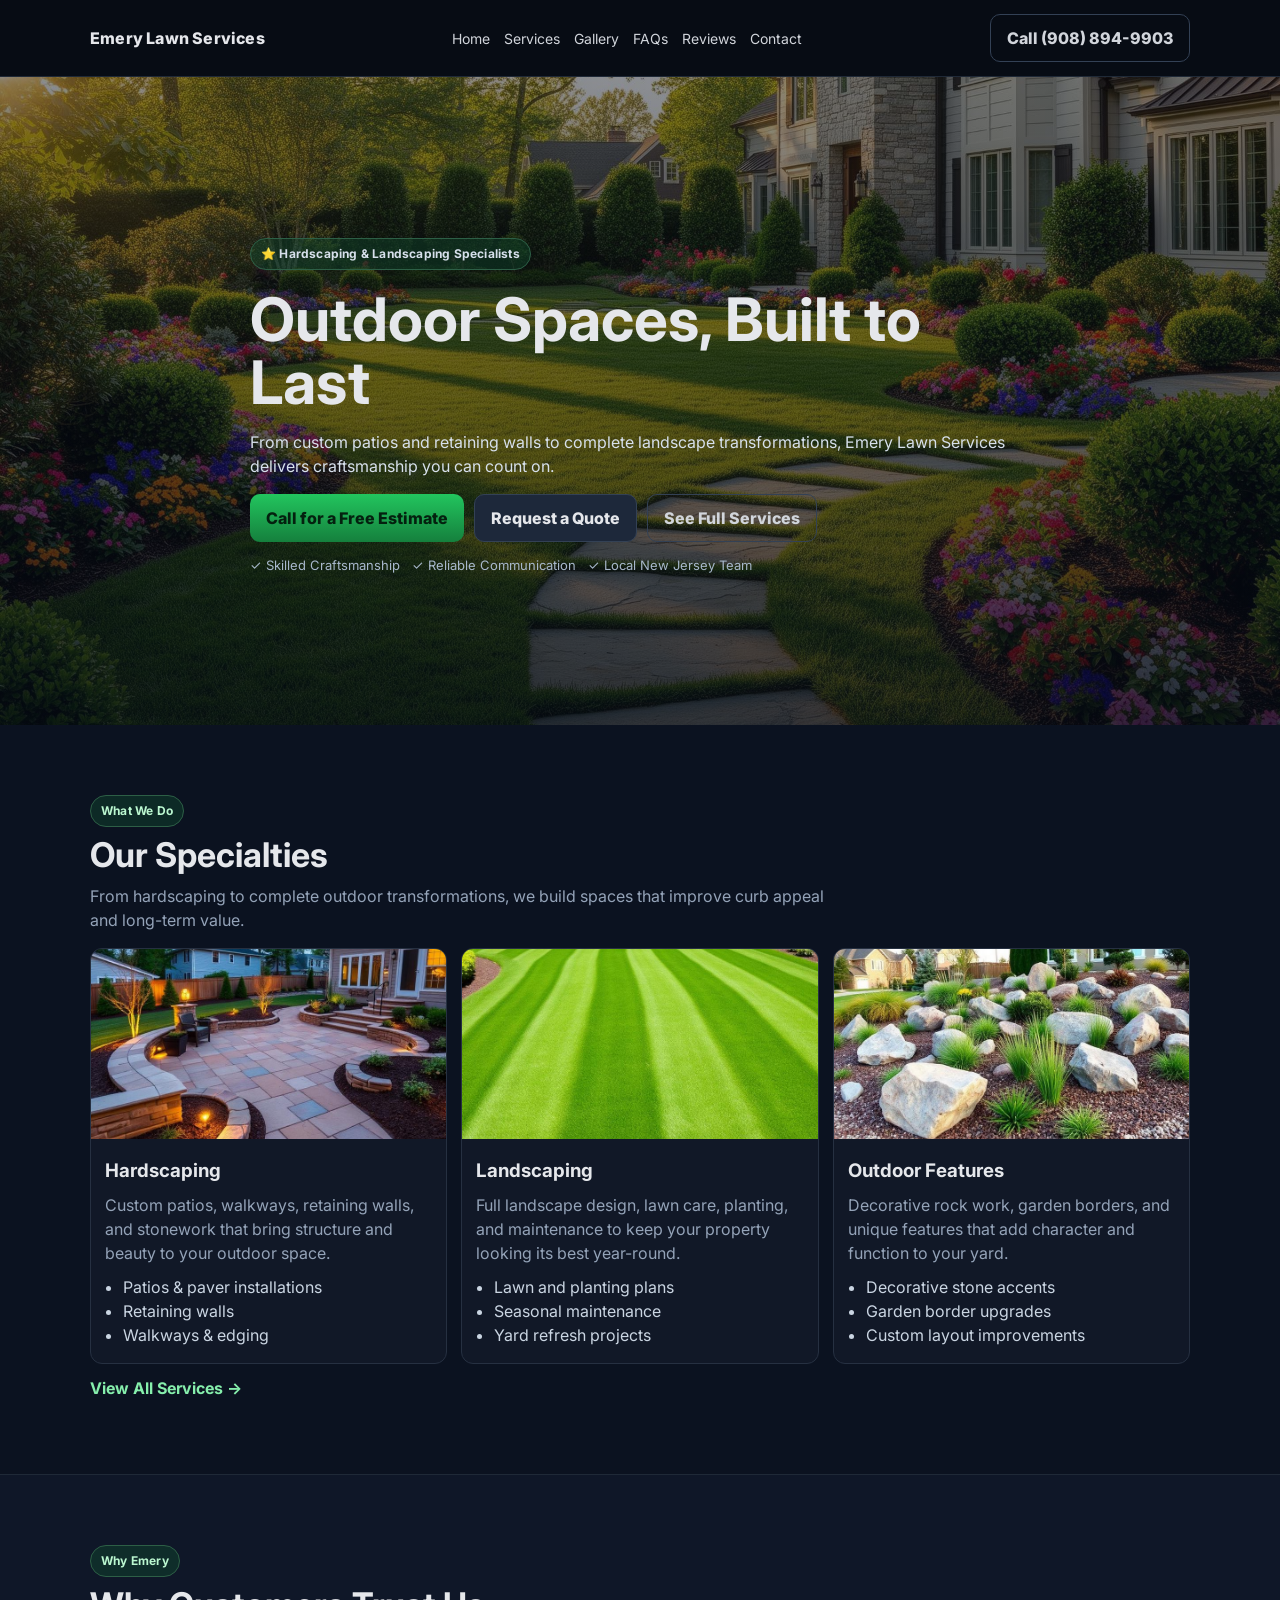
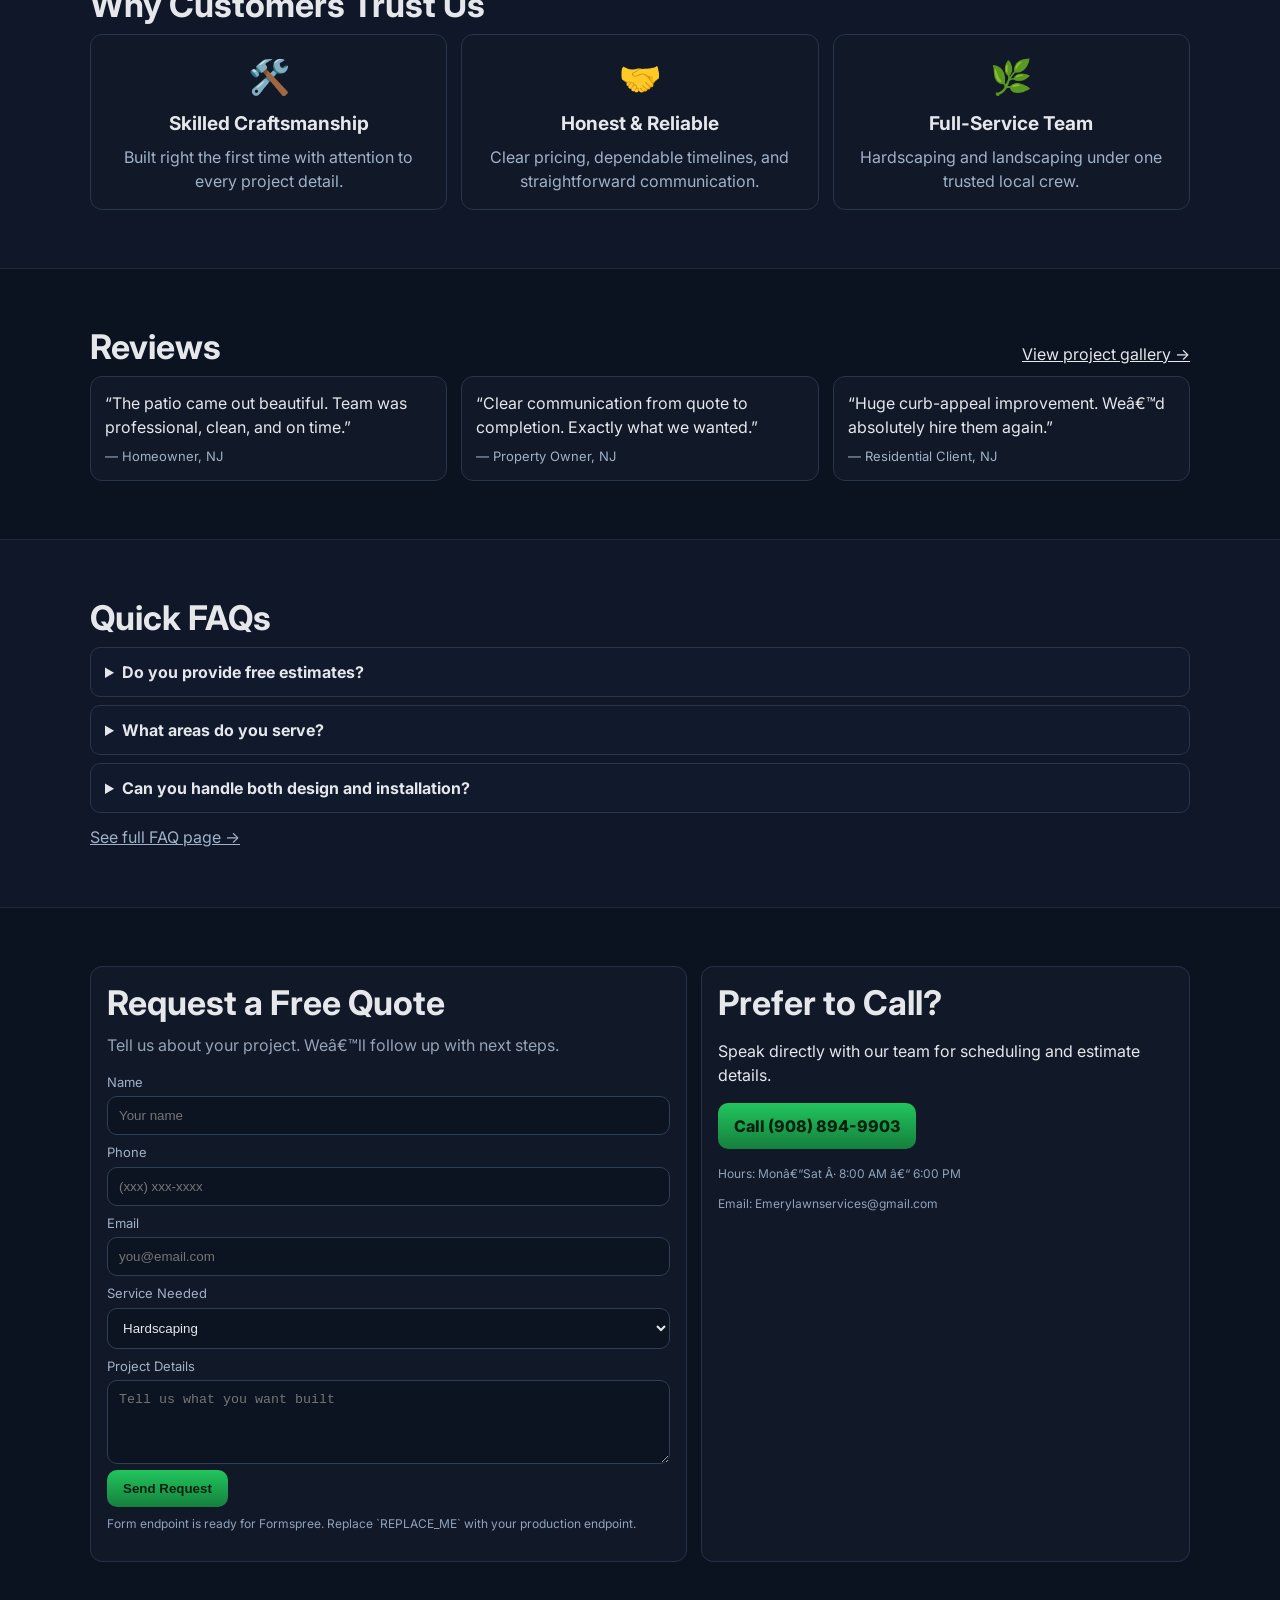
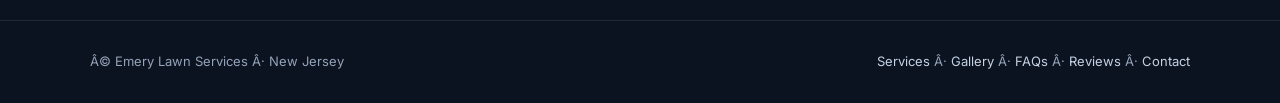
==== commit 5102b0fd: "Fix mojibake encoding artifacts in site text and icons" ====
--- a/index.html
+++ b/index.html
@@ -69,7 +69,7 @@
     <img class="hero-bg" src="./assets/hero-landscaping-CQI2bd4Q.jpg" alt="Emery Lawn Services landscaping project" loading="eager" />
     <div class="overlay"></div>
     <div class="container hero-content">
-      <p class="eyebrow">â­ Hardscaping & Landscaping Specialists</p>
+      <p class="eyebrow">⭐ Hardscaping & Landscaping Specialists</p>
       <h1>Outdoor Spaces, Built to Last</h1>
       <p>From custom patios and retaining walls to complete landscape transformations, Emery Lawn Services delivers craftsmanship you can count on.</p>
       <div class="cta-row">
@@ -78,9 +78,9 @@
         <a class="btn ghost" href="./services.html">See Full Services</a>
       </div>
       <div class="trust">
-        <span>âœ“ Skilled Craftsmanship</span>
-        <span>âœ“ Reliable Communication</span>
-        <span>âœ“ Local New Jersey Team</span>
+        <span>✓ Skilled Craftsmanship</span>
+        <span>✓ Reliable Communication</span>
+        <span>✓ Local New Jersey Team</span>
       </div>
     </div>
   </section>
@@ -122,7 +122,7 @@
           </ul>
         </article>
       </div>
-      <p style="margin-top:12px"><a href="./services.html" style="color:#86efac;font-weight:700;text-decoration:none">View All Services â†’</a></p>
+      <p style="margin-top:12px"><a href="./services.html" style="color:#86efac;font-weight:700;text-decoration:none">View All Services →</a></p>
     </div>
   </section>
 
@@ -131,9 +131,9 @@
       <p class="eyebrow" style="margin-bottom:8px">Why Emery</p>
       <h2>Why Customers Trust Us</h2>
       <div class="grid3 why-grid">
-        <div class="why-item"><span>ðŸ› ï¸</span><h3>Skilled Craftsmanship</h3><p>Built right the first time with attention to every project detail.</p></div>
-        <div class="why-item"><span>ðŸ¤</span><h3>Honest & Reliable</h3><p>Clear pricing, dependable timelines, and straightforward communication.</p></div>
-        <div class="why-item"><span>ðŸŒ¿</span><h3>Full-Service Team</h3><p>Hardscaping and landscaping under one trusted local crew.</p></div>
+        <div class="why-item"><span>🛠️</span><h3>Skilled Craftsmanship</h3><p>Built right the first time with attention to every project detail.</p></div>
+        <div class="why-item"><span>🤝</span><h3>Honest & Reliable</h3><p>Clear pricing, dependable timelines, and straightforward communication.</p></div>
+        <div class="why-item"><span>🌿</span><h3>Full-Service Team</h3><p>Hardscaping and landscaping under one trusted local crew.</p></div>
       </div>
     </div>
   </section>
@@ -142,20 +142,20 @@
     <div class="container">
       <div class="row" style="margin-bottom:10px;align-items:flex-end">
         <h2 style="margin:0">Reviews</h2>
-        <a href="./gallery.html">View project gallery â†’</a>
+        <a href="./gallery.html">View project gallery →</a>
       </div>
       <div class="grid3">
         <article class="testimonial">
-          <p>â€œThe patio came out beautiful. Team was professional, clean, and on time.â€</p>
-          <div class="who">â€” Homeowner, NJ</div>
+          <p>“The patio came out beautiful. Team was professional, clean, and on time.”</p>
+          <div class="who">— Homeowner, NJ</div>
         </article>
         <article class="testimonial">
-          <p>â€œClear communication from quote to completion. Exactly what we wanted.â€</p>
-          <div class="who">â€” Property Owner, NJ</div>
+          <p>“Clear communication from quote to completion. Exactly what we wanted.”</p>
+          <div class="who">— Property Owner, NJ</div>
         </article>
         <article class="testimonial">
-          <p>â€œHuge curb-appeal improvement. Weâ€™d absolutely hire them again.â€</p>
-          <div class="who">â€” Residential Client, NJ</div>
+          <p>“Huge curb-appeal improvement. Weâ€™d absolutely hire them again.”</p>
+          <div class="who">— Residential Client, NJ</div>
         </article>
       </div>
     </div>
@@ -166,7 +166,7 @@
       <h2>Quick FAQs</h2>
       <details>
         <summary>Do you provide free estimates?</summary>
-        <p>Yes â€” we offer free estimates and clear scope recommendations before work begins.</p>
+        <p>Yes — we offer free estimates and clear scope recommendations before work begins.</p>
       </details>
       <details>
         <summary>What areas do you serve?</summary>
@@ -174,9 +174,9 @@
       </details>
       <details>
         <summary>Can you handle both design and installation?</summary>
-        <p>Yes â€” we can support concept planning and full installation depending on your project goals.</p>
+        <p>Yes — we can support concept planning and full installation depending on your project goals.</p>
       </details>
-      <p style="margin-top:12px"><a href="./faq.html">See full FAQ page â†’</a></p>
+      <p style="margin-top:12px"><a href="./faq.html">See full FAQ page →</a></p>
     </div>
   </section>
 
